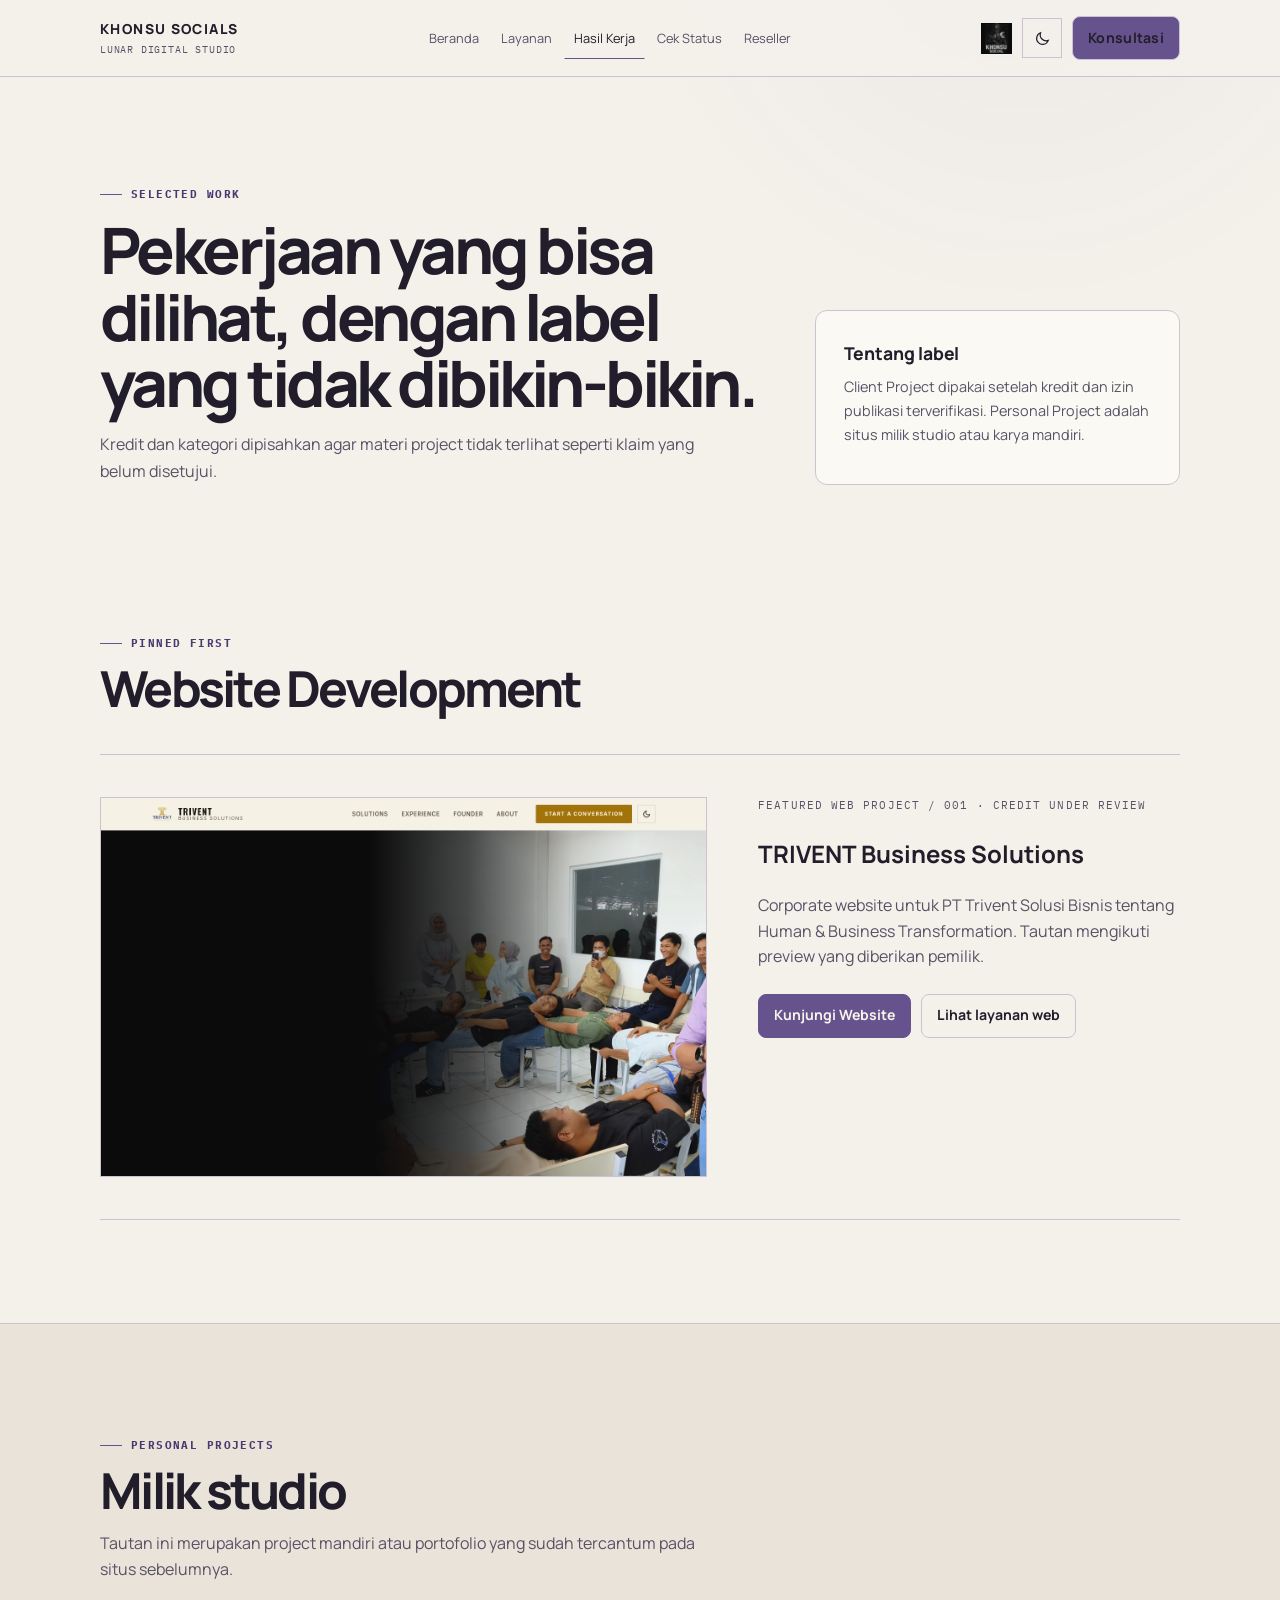
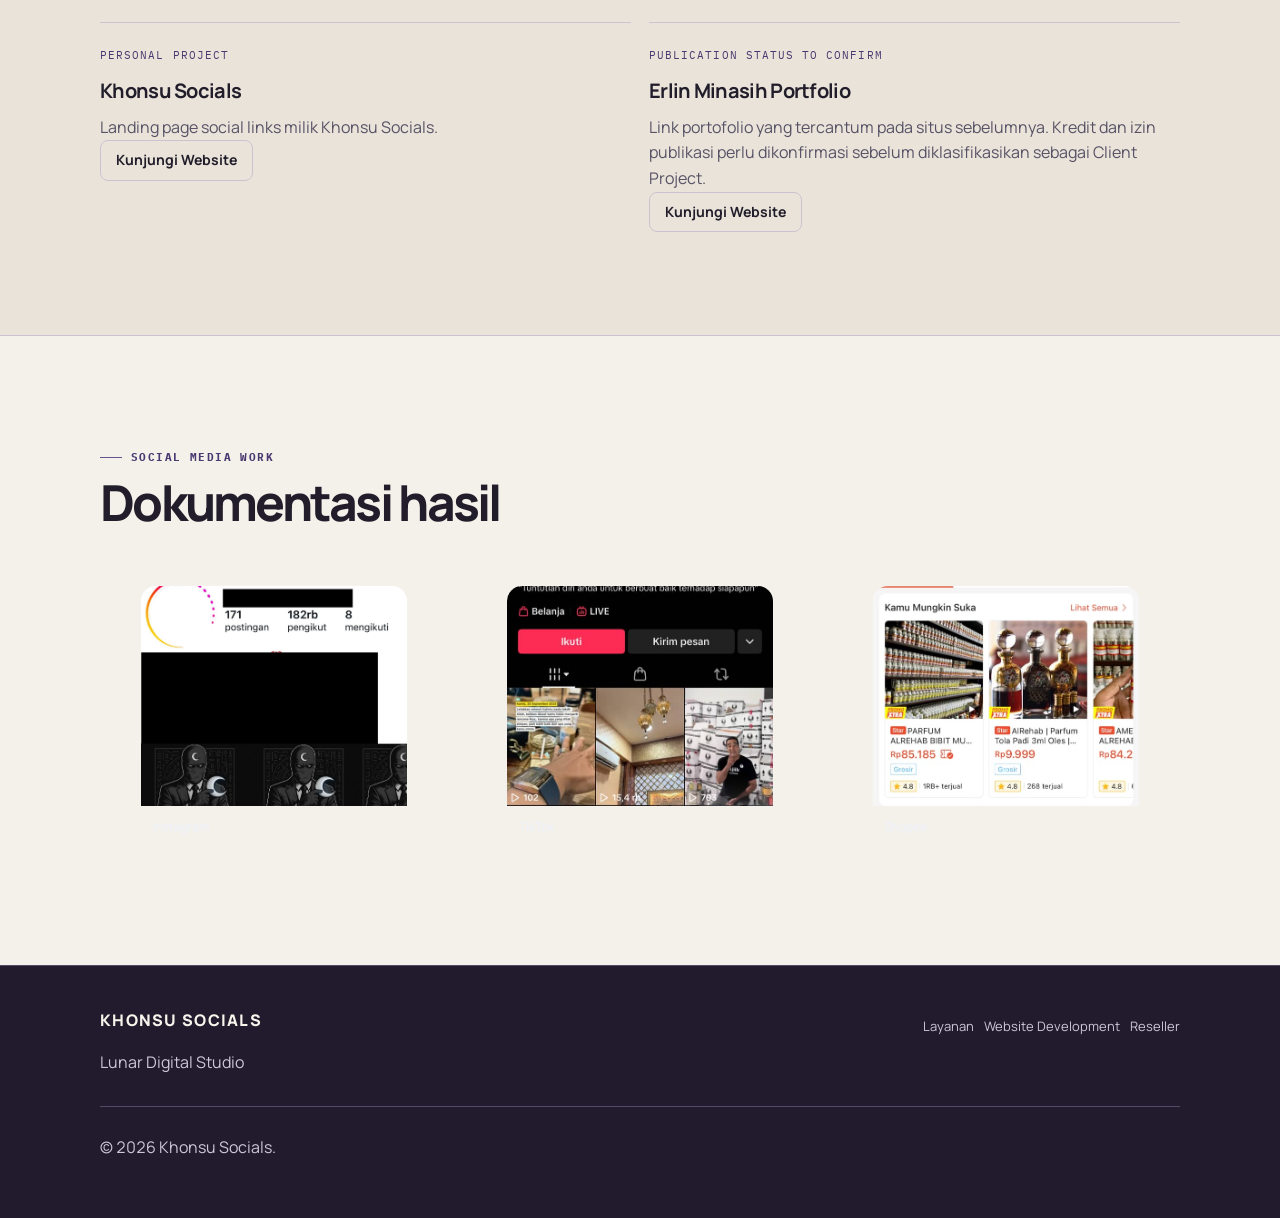
==== pages/hasil-kerja.html @ 4fe18a65 "Redesign Lunar studio with theme and motion" ====
<!DOCTYPE html>
<html lang="id">
<head>
  <meta charset="utf-8">
  <meta name="viewport" content="width=device-width, initial-scale=1">
  <script>try{var t=localStorage.getItem("lunar-theme");document.documentElement.dataset.theme=t==="light"||t==="dark"?t:matchMedia("(prefers-color-scheme: light)").matches?"light":"dark";}catch(_){document.documentElement.dataset.theme="dark";}</script>
  <meta name="description" content="Hasil kerja Khonsu Socials, dipisahkan antara project yang membutuhkan verifikasi kredit dan personal project milik studio.">
  <meta name="theme-color" content="#0b0e16">
  <title>Hasil Kerja | Khonsu Socials</title>
  <link rel="stylesheet" href="../assets/css/main.css">
  <link rel="stylesheet" href="../assets/css/lunar.css?v=4">
</head>
<body class="theme--dark">
  <a class="skip-link" href="#main">Lewati ke konten</a>
  <header class="site-header"><div class="container"><nav class="nav" aria-label="Navigasi utama"><div class="nav__left"><a class="brand" href="../index.html"><span class="brand__name">Khonsu Socials</span><span class="brand__tag">Lunar Digital Studio</span></a></div><div class="nav__center"></div><div class="nav__right"><img class="nav__logo" src="../assets/images/brand/logo.png" alt="Logo Khonsu Socials"></div></nav></div></header>
  <main id="main">
    <section class="section section--page-hero"><div class="container"><div class="page-hero"><div><p class="eyebrow">Selected work</p><h1 class="page-hero__title">Pekerjaan yang bisa dilihat, dengan label yang tidak dibikin-bikin.</h1><p class="page-hero__subtitle">Kredit dan kategori dipisahkan agar materi project tidak terlihat seperti klaim yang belum disetujui.</p></div><aside class="notice"><h2 class="notice__title">Tentang label</h2><p class="notice__text">Client Project dipakai setelah kredit dan izin publikasi terverifikasi. Personal Project adalah situs milik studio atau karya mandiri.</p></aside></div></div></section>
    <section class="section"><div class="container"><div class="section-head"><p class="eyebrow">Pinned first</p><h2 class="section-title">Website Development</h2></div><article class="featured-work"><figure class="featured-work__media"><img src="../assets/images/portfolio/trivent/trivent-desktop.png" width="1440" height="900" loading="eager" decoding="async" alt="Tampilan desktop situs TRIVENT Business Solutions"></figure><div><p class="featured-work__meta">Featured web project / 001 · Credit under review</p><h2>TRIVENT Business Solutions</h2><p>Corporate website untuk PT Trivent Solusi Bisnis tentang Human &amp; Business Transformation. Tautan mengikuti preview yang diberikan pemilik.</p><div class="featured-work__actions"><a class="btn btn--primary" href="https://trivent-web-alpha.vercel.app/" target="_blank" rel="noopener noreferrer">Kunjungi Website</a><a class="btn btn--outline" href="website-development.html">Lihat layanan web</a></div></div></article></div></section>
    <section class="section section--alt"><div class="container"><div class="section-head"><p class="eyebrow">Personal projects</p><h2 class="section-title">Milik studio</h2><p class="section-desc">Tautan ini merupakan project mandiri atau portofolio yang sudah tercantum pada situs sebelumnya.</p></div><div class="project-grid"><article class="project-card"><span class="project-card__label">Personal Project</span><h3>Khonsu Socials</h3><p>Landing page social links milik Khonsu Socials.</p><p><a class="btn btn--outline btn--sm" href="https://khonsu-socials.vercel.app/" target="_blank" rel="noopener noreferrer">Kunjungi Website</a></p></article><article class="project-card"><span class="project-card__label">Publication status to confirm</span><h3>Erlin Minasih Portfolio</h3><p>Link portofolio yang tercantum pada situs sebelumnya. Kredit dan izin publikasi perlu dikonfirmasi sebelum diklasifikasikan sebagai Client Project.</p><p><a class="btn btn--outline btn--sm" href="https://erlin-minasih-portfolio.vercel.app" target="_blank" rel="noopener noreferrer">Kunjungi Website</a></p></article></div></div></section>
    <section class="section"><div class="container"><div class="section-head"><p class="eyebrow">Social media work</p><h2 class="section-title">Dokumentasi hasil</h2></div><div class="grid grid--3"><figure class="thumb"><img src="../assets/images/portfolio/instagram/ig-01.jpg" loading="lazy" decoding="async" alt="Dokumentasi portofolio Instagram"><figcaption class="thumb__cap">Instagram</figcaption></figure><figure class="thumb"><img src="../assets/images/portfolio/tiktok/tt-01.jpg" loading="lazy" decoding="async" alt="Dokumentasi portofolio TikTok"><figcaption class="thumb__cap">TikTok</figcaption></figure><figure class="thumb"><img src="../assets/images/portfolio/shopee/sh-01.jpg" loading="lazy" decoding="async" alt="Dokumentasi portofolio Shopee"><figcaption class="thumb__cap">Shopee</figcaption></figure></div></div></section>
  </main>
  <footer class="site-footer"><div class="container"><div class="footer"><div><p class="footer__brand">Khonsu Socials</p><p class="muted">Lunar Digital Studio</p></div><div class="footer__right"><a class="footer__link" href="layanan.html">Layanan</a><a class="footer__link" href="website-development.html">Website Development</a><a class="footer__link" href="reseller.html">Reseller</a></div></div><div class="footer__bottom"><p class="muted">&copy; <span id="year"></span> Khonsu Socials.</p></div></div></footer>
  <script src="../assets/js/main.js?v=4" defer></script>
</body>
</html>
---- assets/css/main.css ----
/* =========================================================
   Khonsu Socials — main.css
   FASE 3: INTERAKSI UI (TANPA BACKEND)
   Tambahan permanen:
   - Style selected/active card (highlight)
   - Style modal gallery (portfolio/joki)
   - Style helper .is-pressed (micro click)
   Tetap:
   - Fase 4 (simulasi order) belum.
   - Fase 5 (Apps Script) belum.
========================================================= */

/* -------------------------
   CSS Reset (ringan)
------------------------- */
*,
*::before,
*::after { box-sizing: border-box; }

html { -webkit-text-size-adjust: 100%; scroll-behavior: smooth; }
body { margin: 0; }

img, svg, video, canvas { max-width: 100%; height: auto; display: block; }

input, button, textarea, select { font: inherit; color: inherit; }
button { background: none; border: none; padding: 0; cursor: pointer; }

a { color: inherit; text-decoration: none; }
a:hover { text-decoration: none; }

:focus { outline: none; }
:focus-visible { outline: 2px solid rgba(170, 210, 255, 0.9); outline-offset: 2px; }

/* -------------------------
   Theme Variables
------------------------- */
:root{
  --bg: #0b0f17;
  --bg-2: #0f1623;
  --panel: #111a2a;
  --panel-2: #0f1726;
  --text: #eaf0ff;
  --muted: rgba(234, 240, 255, 0.68);
  --muted-2: rgba(234, 240, 255, 0.45);
  --border: rgba(234, 240, 255, 0.12);

  --accent: #7cc7ff;
  --accent-2: #b38cff;

  --success: #61e6b1;
  --warning: #ffd27a;

  --radius: 18px;
  --radius-sm: 12px;
  --shadow: 0 18px 45px rgba(0,0,0,0.45);

  --container: 1120px;

  --gap: 16px;
  --gap-lg: 22px;

  --pad-section: 56px;
  --pad-card: 18px;

  --font: ui-sans-serif, system-ui, -apple-system, Segoe UI, Roboto, Arial, "Noto Sans", "Helvetica Neue", sans-serif;

  /* Motion tokens */
  --ease: cubic-bezier(.2,.8,.2,1);
  --ease-soft: cubic-bezier(.16, 1, .3, 1);
  --dur-1: 120ms;
  --dur-2: 220ms;
  --dur-3: 520ms;

  --lift-shadow: 0 22px 60px rgba(0,0,0,0.50);
  --glow-strong: 0 14px 55px rgba(124,199,255,0.12);

  /* Phase 3 selection tokens */
  --sel-border: rgba(124,199,255,0.45);
  --sel-bg: rgba(124,199,255,0.08);
  --sel-pill-bg: rgba(124,199,255,0.10);
  --sel-pill-border: rgba(124,199,255,0.35);
}

.theme--dark{
  background: radial-gradient(1200px 700px at 10% 0%, rgba(124,199,255,0.12), rgba(0,0,0,0) 60%),
              radial-gradient(900px 600px at 95% 20%, rgba(179,140,255,0.10), rgba(0,0,0,0) 65%),
              linear-gradient(180deg, var(--bg), var(--bg-2));
  color: var(--text);
  font-family: var(--font);
}

/* -------------------------
   Layout Helpers
------------------------- */
.container{
  width: 100%;
  max-width: var(--container);
  margin: 0 auto;
  padding: 0 18px;
}

.section{
  padding: var(--pad-section) 0;
}

.section--alt{
  background: linear-gradient(180deg, rgba(255,255,255,0.02), rgba(255,255,255,0.00));
  border-top: 1px solid rgba(255,255,255,0.03);
  border-bottom: 1px solid rgba(255,255,255,0.03);
}

.section--hero{
  padding: 64px 0 48px;
}

.section--page-hero{
  padding: 50px 0 34px;
}

.section-title{
  margin: 0 0 6px;
  font-size: 26px;
  letter-spacing: -0.02em;
}

.section-desc{
  margin: 0;
  color: var(--muted);
  line-height: 1.6;
}

.section-head{
  margin: 0 0 18px;
}

.divider{
  height: 1px;
  background: var(--border);
  margin: 24px 0;
}

.divider--xl{
  margin: 34px 0;
}

.muted{ color: var(--muted); }
.code-pill{
  display: inline-flex;
  align-items: center;
  padding: 2px 10px;
  border: 1px solid var(--border);
  border-radius: 999px;
  background: rgba(255,255,255,0.03);
  color: rgba(234,240,255,0.82);
  font-size: 12px;
}

/* -------------------------
   Reveal (scroll)
------------------------- */
.reveal{
  opacity: 0;
  transform: translateY(14px);
  filter: blur(2px);
  transition:
    opacity var(--dur-3) var(--ease-soft),
    transform calc(var(--dur-3) + 120ms) var(--ease-soft),
    filter calc(var(--dur-3) + 120ms) var(--ease-soft);
  will-change: opacity, transform, filter;
}
.reveal.is-in{
  opacity: 1;
  transform: none;
  filter: none;
}
.reveal--fast{
  transition-duration: 360ms;
}

/* -------------------------
   Skip Link
------------------------- */
.skip-link{
  position: absolute;
  left: 12px;
  top: 12px;
  padding: 10px 12px;
  border-radius: 10px;
  border: 1px solid var(--border);
  background: rgba(10,14,22,0.92);
  transform: translateY(-140%);
  z-index: 9999;
  transition: transform var(--dur-2) var(--ease);
}
.skip-link:focus-visible{ transform: translateY(0); }

/* -------------------------
   Header / Nav
------------------------- */
.site-header{
  position: sticky;
  top: 0;
  z-index: 40;
  backdrop-filter: blur(10px);
  background: rgba(11,15,23,0.75);
  border-bottom: 1px solid rgba(255,255,255,0.06);
}

.nav{
  display: flex;
  align-items: center;
  justify-content: space-between;
  gap: 14px;
  padding: 14px 0;
}

.nav__left{ display: flex; align-items: center; gap: 12px; }
.nav__center{
  display: flex;
  align-items: center;
  justify-content: center;
  gap: 10px;
  flex-wrap: wrap;
}
.nav__right{ display: flex; align-items: center; justify-content: flex-end; }

.brand{
  display: inline-flex;
  flex-direction: column;
  gap: 2px;
}
.brand__name{
  font-weight: 700;
  letter-spacing: -0.02em;
}
.brand__tag{
  font-size: 12px;
  color: var(--muted);
}

.nav__link{
  font-size: 13px;
  padding: 8px 10px;
  border-radius: 10px;
  border: 1px solid transparent;
  color: rgba(234,240,255,0.86);
  transition:
    transform var(--dur-2) var(--ease),
    background var(--dur-2) var(--ease),
    border-color var(--dur-2) var(--ease),
    color var(--dur-2) var(--ease);
}
.nav__link[aria-current="page"]{
  border-color: var(--border);
  background: rgba(255,255,255,0.03);
  color: rgba(234,240,255,0.98);
}

@media (hover:hover){
  .nav__link:hover{
    transform: translateY(-1px);
    border-color: rgba(124,199,255,0.18);
    background: rgba(124,199,255,0.06);
    color: rgba(234,240,255,0.98);
  }
}
.nav__link:active{ transform: translateY(0) scale(0.985); }

.nav__logo{
  width: 38px;
  height: 38px;
  object-fit: contain;
  border-radius: 12px;
  border: 1px solid rgba(255,255,255,0.08);
  background: rgba(255,255,255,0.02);
  padding: 6px;
  transition:
    transform var(--dur-2) var(--ease),
    box-shadow var(--dur-2) var(--ease),
    border-color var(--dur-2) var(--ease);
}
@media (hover:hover){
  .nav__logo:hover{
    transform: translateY(-1px) scale(1.02);
    border-color: rgba(124,199,255,0.22);
    box-shadow: var(--glow-strong);
  }
}

/* -------------------------
   Hero
------------------------- */
.badge{
  display: inline-flex;
  align-items: center;
  gap: 8px;
  padding: 6px 12px;
  border-radius: 999px;
  border: 1px solid rgba(255,255,255,0.10);
  background: rgba(255,255,255,0.03);
  font-size: 12px;
  color: rgba(234,240,255,0.88);
}

.hero{
  display: grid;
  grid-template-columns: 1.15fr 0.85fr;
  gap: var(--gap-lg);
  align-items: center;
}

.hero__title{
  margin: 12px 0 10px;
  font-size: 40px;
  letter-spacing: -0.03em;
  line-height: 1.08;
}
.hero__subtitle{
  margin: 0;
  color: var(--muted);
  line-height: 1.7;
  font-size: 15px;
}

.hero__cta{
  display: flex;
  flex-wrap: wrap;
  gap: 10px;
  margin-top: 18px;
}

.hero__meta{
  display: grid;
  grid-template-columns: repeat(3, minmax(0,1fr));
  gap: 10px;
  margin-top: 18px;
}

.meta-card{
  border: 1px solid var(--border);
  background: rgba(255,255,255,0.02);
  border-radius: 14px;
  padding: 12px 12px;
  transition:
    transform var(--dur-2) var(--ease),
    border-color var(--dur-2) var(--ease),
    box-shadow var(--dur-2) var(--ease),
    background var(--dur-2) var(--ease);
}
@media (hover:hover){
  .meta-card:hover{
    transform: translateY(-2px);
    border-color: rgba(124,199,255,0.18);
    background: rgba(124,199,255,0.05);
    box-shadow: 0 18px 55px rgba(0,0,0,0.42);
  }
}

.meta-card__label{
  display: block;
  font-size: 12px;
  color: var(--muted);
  margin-bottom: 4px;
}
.meta-card__value{
  font-size: 13px;
  color: rgba(234,240,255,0.92);
}

.hero__visual{
  display: flex;
  justify-content: flex-end;
}

/* Visual panel */
.glass-panel{
  width: 100%;
  border-radius: 22px;
  border: 1px solid rgba(255,255,255,0.10);
  background: linear-gradient(180deg, rgba(255,255,255,0.05), rgba(255,255,255,0.02));
  box-shadow: var(--shadow);
  overflow: hidden;
  transition:
    transform var(--dur-3) var(--ease-soft),
    box-shadow var(--dur-3) var(--ease-soft),
    border-color var(--dur-3) var(--ease-soft);
}
@media (hover:hover){
  .glass-panel:hover{
    transform: translateY(-3px);
    border-color: rgba(179,140,255,0.18);
    box-shadow: 0 26px 70px rgba(0,0,0,0.55);
  }
}

.glass-panel__header{
  display: flex;
  gap: 8px;
  padding: 14px 14px;
  border-bottom: 1px solid rgba(255,255,255,0.08);
}
.dot{
  width: 10px;
  height: 10px;
  border-radius: 999px;
  border: 1px solid rgba(255,255,255,0.14);
  background: rgba(255,255,255,0.06);
}
.dot--a{ background: rgba(255,120,120,0.25); }
.dot--b{ background: rgba(255,210,122,0.25); }
.dot--c{ background: rgba(97,230,177,0.25); }

.glass-panel__body{ padding: 18px; }

.moon-card{
  width: 140px;
  height: 140px;
  margin: 4px auto 14px;
  position: relative;
}
.moon-card__ring{
  position: absolute;
  inset: 0;
  border-radius: 999px;
  border: 1px solid rgba(124,199,255,0.28);
  background: radial-gradient(circle at 30% 30%, rgba(124,199,255,0.10), rgba(0,0,0,0) 55%),
              radial-gradient(circle at 70% 70%, rgba(179,140,255,0.10), rgba(0,0,0,0) 55%);
  animation: moonBreath 4.8s ease-in-out infinite;
}
.moon-card__core{
  position: absolute;
  inset: 16px;
  border-radius: 999px;
  border: 1px solid rgba(255,255,255,0.12);
  background: radial-gradient(circle at 35% 35%, rgba(255,255,255,0.10), rgba(255,255,255,0.03) 55%, rgba(0,0,0,0) 70%);
  animation: moonBreath 5.4s ease-in-out infinite;
}

@keyframes moonBreath{
  0%, 100% { transform: scale(1); filter: saturate(1); opacity: 1; }
  50% { transform: scale(1.015); filter: saturate(1.05); opacity: 0.96; }
}

.stat-grid{
  display: grid;
  grid-template-columns: repeat(2, minmax(0,1fr));
  gap: 10px;
}
.stat{
  border: 1px solid rgba(255,255,255,0.10);
  background: rgba(255,255,255,0.02);
  border-radius: 14px;
  padding: 12px 12px;
  transition:
    transform var(--dur-2) var(--ease),
    border-color var(--dur-2) var(--ease),
    box-shadow var(--dur-2) var(--ease),
    background var(--dur-2) var(--ease);
}
@media (hover:hover){
  .stat:hover{
    transform: translateY(-2px);
    border-color: rgba(124,199,255,0.18);
    background: rgba(124,199,255,0.05);
    box-shadow: 0 18px 55px rgba(0,0,0,0.42);
  }
}

.stat__k{
  display: block;
  font-size: 12px;
  color: var(--muted);
  margin-bottom: 4px;
}
.stat__v{
  display: block;
  font-size: 13px;
  color: rgba(234,240,255,0.92);
}

.micro-note{
  margin: 12px 0 0;
  font-size: 12px;
  color: var(--muted);
  line-height: 1.6;
  text-align: center;
}

/* -------------------------
   Page Hero (inner pages)
------------------------- */
.page-hero{
  display: grid;
  grid-template-columns: 1.2fr 0.8fr;
  gap: var(--gap-lg);
  align-items: start;
}

.page-hero__title{
  margin: 10px 0 10px;
  font-size: 34px;
  letter-spacing: -0.03em;
  line-height: 1.12;
}
.page-hero__subtitle{
  margin: 0;
  color: var(--muted);
  line-height: 1.7;
}

.page-hero__content .hero__cta{ margin-top: 16px; }

/* -------------------------
   Grid System
------------------------- */
.grid{ display: grid; gap: var(--gap); }

.grid--cards{ grid-template-columns: repeat(3, minmax(0, 1fr)); }
.grid--2{ grid-template-columns: repeat(2, minmax(0, 1fr)); }
.grid--3{ grid-template-columns: repeat(3, minmax(0, 1fr)); }

/* -------------------------
   Card Base + Motion
------------------------- */
.card,
.info-card,
.select-card{
  border: 1px solid var(--border);
  background: rgba(255,255,255,0.02);
  border-radius: var(--radius);
  padding: var(--pad-card);
  transition:
    transform var(--dur-2) var(--ease),
    box-shadow var(--dur-3) var(--ease-soft),
    border-color var(--dur-2) var(--ease),
    background var(--dur-2) var(--ease);
  will-change: transform;
}

@media (hover:hover){
  .card:hover,
  .info-card:hover,
  .select-card:hover{
    transform: translateY(-4px);
    border-color: rgba(124,199,255,0.22);
    background: rgba(124,199,255,0.04);
    box-shadow: var(--lift-shadow);
  }
}
.card:active,
.info-card:active,
.select-card:active{
  transform: translateY(-1px) scale(0.988);
}

/* Phase 3: pressed helper (JS adds .is-pressed on click) */
.is-pressed{ transform: translateY(0) scale(0.985) !important; }

/* Phase 3: selected state */
.select-card.is-selected,
.card.is-selected{
  border-color: var(--sel-border) !important;
  background: var(--sel-bg) !important;
  box-shadow: var(--lift-shadow) !important;
}
.select-card.is-selected .pill,
.card.is-selected .pill{
  border-color: var(--sel-pill-border) !important;
  background: var(--sel-pill-bg) !important;
}

.card__head,
.info-card__head{ margin-bottom: 12px; }

.card__title{
  margin: 0;
  font-size: 18px;
  letter-spacing: -0.01em;
}
.card__sub{
  margin: 6px 0 0;
  color: var(--muted);
  line-height: 1.6;
  font-size: 13px;
}

.card__list{
  margin: 12px 0 0;
  padding-left: 18px;
  color: rgba(234,240,255,0.86);
  line-height: 1.7;
  font-size: 13px;
}
.card__list li{ margin: 6px 0; }

.card__foot{
  display: flex;
  gap: 10px;
  flex-wrap: wrap;
  align-items: center;
  margin-top: 14px;
}
.card--portfolio .card__foot{ margin-top: 16px; }

.select-card{ cursor: pointer; }
.select-card__title{
  margin: 0;
  font-size: 18px;
  letter-spacing: -0.01em;
}
.select-card__sub{
  margin: 6px 0 0;
  color: var(--muted);
  line-height: 1.6;
  font-size: 13px;
}
.select-card__list{
  margin: 12px 0 0;
  padding-left: 18px;
  color: rgba(234,240,255,0.86);
  line-height: 1.7;
  font-size: 13px;
}
.select-card__list li{ margin: 6px 0; }
.select-card__foot{
  display: flex;
  justify-content: space-between;
  align-items: center;
  gap: 10px;
  margin-top: 14px;
}

/* -------------------------
   Pills / Chips
------------------------- */
.pill{
  display: inline-flex;
  align-items: center;
  padding: 6px 10px;
  border-radius: 999px;
  border: 1px solid rgba(255,255,255,0.10);
  background: rgba(255,255,255,0.03);
  font-size: 12px;
  color: rgba(234,240,255,0.86);
  transition:
    transform var(--dur-2) var(--ease),
    background var(--dur-2) var(--ease),
    border-color var(--dur-2) var(--ease);
}
.pill--ghost{ background: rgba(0,0,0,0); color: rgba(234,240,255,0.78); }

.chip{
  display: inline-flex;
  align-items: center;
  padding: 6px 10px;
  border-radius: 999px;
  font-size: 12px;
  border: 1px solid rgba(255,255,255,0.10);
  background: rgba(255,255,255,0.03);
  transition:
    transform var(--dur-2) var(--ease),
    background var(--dur-2) var(--ease),
    border-color var(--dur-2) var(--ease);
}
.chip--muted{ color: rgba(234,240,255,0.78); }

/* -------------------------
   Buttons (hover/click)
------------------------- */
.btn{
  display: inline-flex;
  align-items: center;
  justify-content: center;
  gap: 10px;
  padding: 11px 14px;
  border-radius: 14px;
  border: 1px solid rgba(255,255,255,0.12);
  background: rgba(255,255,255,0.03);
  color: rgba(234,240,255,0.92);
  font-size: 14px;
  line-height: 1;
  white-space: nowrap;
  user-select: none;
  transition:
    transform var(--dur-1) var(--ease),
    box-shadow var(--dur-2) var(--ease),
    border-color var(--dur-2) var(--ease),
    background var(--dur-2) var(--ease),
    color var(--dur-2) var(--ease);
}

.btn--sm{
  padding: 9px 12px;
  border-radius: 12px;
  font-size: 13px;
}

.btn--primary{
  background: linear-gradient(180deg, rgba(124,199,255,0.20), rgba(124,199,255,0.10));
  border-color: rgba(124,199,255,0.35);
  color: rgba(234,240,255,0.98);
}

.btn--outline{ background: rgba(0,0,0,0); border-color: rgba(234,240,255,0.18); }
.btn--ghost{ background: rgba(0,0,0,0); border-color: rgba(255,255,255,0.08); color: rgba(234,240,255,0.86); }

@media (hover:hover){
  .btn:hover{
    transform: translateY(-2px);
    box-shadow: 0 18px 55px rgba(0,0,0,0.45);
    border-color: rgba(124,199,255,0.22);
  }
  .btn--primary:hover{
    box-shadow: var(--glow-strong);
    border-color: rgba(124,199,255,0.45);
    background: linear-gradient(180deg, rgba(124,199,255,0.24), rgba(124,199,255,0.12));
  }
  .btn--outline:hover{
    background: rgba(124,199,255,0.05);
    border-color: rgba(124,199,255,0.24);
  }
  .btn--ghost:hover{
    background: rgba(255,255,255,0.03);
    border-color: rgba(255,255,255,0.12);
  }
}
.btn:active{ transform: translateY(0) scale(0.985); }

/* -------------------------
   Notice / Callout
------------------------- */
.notice{
  border-radius: var(--radius);
  border: 1px solid rgba(255,255,255,0.10);
  background: rgba(255,255,255,0.02);
  padding: 16px;
  transition:
    transform var(--dur-2) var(--ease),
    border-color var(--dur-2) var(--ease),
    box-shadow var(--dur-3) var(--ease-soft),
    background var(--dur-2) var(--ease);
}
@media (hover:hover){
  .notice:hover{
    transform: translateY(-3px);
    border-color: rgba(179,140,255,0.18);
    box-shadow: 0 22px 60px rgba(0,0,0,0.48);
    background: rgba(179,140,255,0.05);
  }
}

.notice__title{
  margin: 0 0 8px;
  font-size: 16px;
  letter-spacing: -0.01em;
}
.notice__text{
  margin: 0 0 10px;
  color: var(--muted);
  line-height: 1.65;
  font-size: 13px;
}
.notice__list{
  margin: 0;
  padding-left: 18px;
  color: rgba(234,240,255,0.86);
  line-height: 1.7;
  font-size: 13px;
}
.notice__list li{ margin: 6px 0; }

.notice__actions{
  display: flex;
  gap: 10px;
  flex-wrap: wrap;
  margin-top: 12px;
}

.callout{
  display: flex;
  justify-content: space-between;
  align-items: center;
  gap: 14px;
  border-radius: var(--radius);
  border: 1px solid rgba(255,255,255,0.10);
  background: linear-gradient(180deg, rgba(179,140,255,0.10), rgba(255,255,255,0.02));
  padding: 16px;
  transition:
    transform var(--dur-2) var(--ease),
    box-shadow var(--dur-3) var(--ease-soft),
    border-color var(--dur-2) var(--ease);
}
@media (hover:hover){
  .callout:hover{
    transform: translateY(-3px);
    border-color: rgba(179,140,255,0.22);
    box-shadow: 0 24px 66px rgba(0,0,0,0.52);
  }
}
.callout__title{
  margin: 0 0 6px;
  font-size: 18px;
  letter-spacing: -0.01em;
}
.callout__text{ margin: 0; line-height: 1.6; }
.callout__actions{
  display: flex;
  gap: 10px;
  flex-wrap: wrap;
  align-items: center;
}

/* -------------------------
   Info Card (Education)
------------------------- */
.info-card__title{
  margin: 0 0 10px;
  font-size: 18px;
  letter-spacing: -0.01em;
}

.info-card__steps,
.info-card__bullets{
  margin: 0;
  padding-left: 18px;
  color: rgba(234,240,255,0.90);
  line-height: 1.7;
  font-size: 13px;
}
.info-card__steps li,
.info-card__bullets li{ margin: 8px 0; }

.info-card__actions{
  margin-top: 12px;
  display: flex;
  gap: 10px;
  flex-wrap: wrap;
}

/* -------------------------
   Preview / Thumbnails
------------------------- */
.preview{
  margin-top: 18px;
  border: 1px solid rgba(255,255,255,0.08);
  background: rgba(255,255,255,0.02);
  border-radius: var(--radius);
  padding: 16px;
  transition:
    transform var(--dur-2) var(--ease),
    box-shadow var(--dur-3) var(--ease-soft),
    border-color var(--dur-2) var(--ease);
}
@media (hover:hover){
  .preview:hover{
    transform: translateY(-3px);
    border-color: rgba(124,199,255,0.18);
    box-shadow: 0 22px 60px rgba(0,0,0,0.48);
  }
}

.preview__head{ margin-bottom: 14px; }
.preview__title{ margin: 0 0 6px; font-size: 18px; }
.preview__desc{ margin: 0; color: var(--muted); line-height: 1.6; font-size: 13px; }
.preview__note{ margin: 12px 0 0; }

.thumb{
  border: 1px solid rgba(255,255,255,0.10);
  background: rgba(255,255,255,0.02);
  border-radius: 16px;
  overflow: hidden;
  transition:
    transform var(--dur-2) var(--ease),
    box-shadow var(--dur-3) var(--ease-soft),
    border-color var(--dur-2) var(--ease);
}
.thumb img{
  width: 100%;
  height: 220px;
  object-fit: cover;
  display: block;
  transition: transform var(--dur-3) var(--ease-soft);
}
@media (hover:hover){
  .thumb:hover{
    transform: translateY(-4px);
    border-color: rgba(124,199,255,0.20);
    box-shadow: 0 24px 66px rgba(0,0,0,0.52);
  }
  .thumb:hover img{ transform: scale(1.04); }
}
.thumb:active{ transform: translateY(-1px) scale(0.992); }
.thumb__cap{
  padding: 10px 12px;
  font-size: 12px;
  color: rgba(234,240,255,0.80);
  border-top: 1px solid rgba(255,255,255,0.08);
}

/* -------------------------
   Forms
------------------------- */
.form{ margin-top: 0; }
.field{ margin-bottom: 14px; }

.label{
  display: block;
  font-size: 13px;
  color: rgba(234,240,255,0.90);
  margin-bottom: 8px;
}

.input,
.textarea{
  width: 100%;
  padding: 12px 12px;
  border-radius: 14px;
  border: 1px solid rgba(255,255,255,0.12);
  background: rgba(0,0,0,0.18);
  color: rgba(234,240,255,0.95);
  transition:
    border-color var(--dur-2) var(--ease),
    box-shadow var(--dur-2) var(--ease),
    background var(--dur-2) var(--ease),
    transform var(--dur-2) var(--ease);
}
.input::placeholder,
.textarea::placeholder{ color: rgba(234,240,255,0.42); }

.input:focus,
.textarea:focus{
  border-color: rgba(124,199,255,0.34);
  box-shadow: 0 0 0 3px rgba(124,199,255,0.12);
  background: rgba(0,0,0,0.22);
}

.textarea{ resize: vertical; min-height: 120px; }

.hint{
  margin: 8px 0 0;
  font-size: 12px;
  color: var(--muted);
  line-height: 1.6;
}

.form__actions{
  display: flex;
  gap: 10px;
  flex-wrap: wrap;
  margin-top: 6px;
}

.inline-actions{
  display: flex;
  gap: 10px;
  flex-wrap: wrap;
}

.form__summary{ margin-top: 18px; }

.summary-card{
  border-radius: var(--radius);
  border: 1px solid rgba(255,255,255,0.10);
  background: rgba(255,255,255,0.02);
  padding: 16px;
  transition:
    transform var(--dur-2) var(--ease),
    box-shadow var(--dur-3) var(--ease-soft),
    border-color var(--dur-2) var(--ease);
}
@media (hover:hover){
  .summary-card:hover{
    transform: translateY(-3px);
    border-color: rgba(124,199,255,0.18);
    box-shadow: 0 22px 60px rgba(0,0,0,0.48);
  }
}
.summary-card__title{
  margin: 0 0 12px;
  font-size: 16px;
  letter-spacing: -0.01em;
}
.summary-card__rows{ display: grid; gap: 10px; }
.summary-row{
  display: flex;
  justify-content: space-between;
  gap: 10px;
  border: 1px solid rgba(255,255,255,0.08);
  background: rgba(255,255,255,0.02);
  border-radius: 14px;
  padding: 10px 12px;
  transition:
    transform var(--dur-2) var(--ease),
    border-color var(--dur-2) var(--ease),
    background var(--dur-2) var(--ease);
}
@media (hover:hover){
  .summary-row:hover{
    transform: translateY(-2px);
    border-color: rgba(179,140,255,0.18);
    background: rgba(179,140,255,0.05);
  }
}
.summary-row__k{ color: var(--muted); font-size: 12px; }
.summary-row__v{ color: rgba(234,240,255,0.92); font-size: 13px; text-align: right; }

.summary-card__actions{
  display: flex;
  gap: 10px;
  flex-wrap: wrap;
  margin-top: 14px;
}
.summary-card__note{ margin: 12px 0 0; font-size: 12px; line-height: 1.6; }

/* -------------------------
   Status Panel
------------------------- */
.status-panel{
  border-radius: var(--radius);
  border: 1px solid rgba(255,255,255,0.10);
  background: rgba(255,255,255,0.02);
  padding: 16px;
  transition:
    transform var(--dur-2) var(--ease),
    box-shadow var(--dur-3) var(--ease-soft),
    border-color var(--dur-2) var(--ease);
}
@media (hover:hover){
  .status-panel:hover{
    transform: translateY(-3px);
    border-color: rgba(124,199,255,0.18);
    box-shadow: 0 22px 60px rgba(0,0,0,0.48);
  }
}
.status-row{
  display: flex;
  justify-content: space-between;
  gap: 12px;
  padding: 10px 0;
  border-bottom: 1px solid rgba(255,255,255,0.06);
}
.status-row:last-of-type{ border-bottom: none; }
.status-row__k{ color: var(--muted); font-size: 13px; }
.status-row__v{ color: rgba(234,240,255,0.92); font-size: 13px; text-align: right; }
.status-actions{
  display: flex;
  gap: 10px;
  flex-wrap: wrap;
  margin-top: 12px;
}
.status-footnote{ margin: 12px 0 0; font-size: 12px; line-height: 1.6; }

/* -------------------------
   Contact block
------------------------- */
.contact{
  border: 1px solid rgba(255,255,255,0.10);
  background: rgba(255,255,255,0.02);
  border-radius: 16px;
  padding: 12px;
  transition:
    transform var(--dur-2) var(--ease),
    box-shadow var(--dur-3) var(--ease-soft),
    border-color var(--dur-2) var(--ease);
}
@media (hover:hover){
  .contact:hover{
    transform: translateY(-3px);
    border-color: rgba(179,140,255,0.18);
    box-shadow: 0 22px 60px rgba(0,0,0,0.48);
  }
}
.contact__row{
  display: flex;
  justify-content: space-between;
  gap: 12px;
  padding: 10px 0;
  border-bottom: 1px solid rgba(255,255,255,0.06);
}
.contact__row:last-of-type{ border-bottom: none; }
.contact__label{ color: var(--muted); font-size: 13px; }
.contact__value{ color: rgba(234,240,255,0.92); font-size: 13px; text-align: right; }
.contact__actions{
  display: flex;
  gap: 10px;
  flex-wrap: wrap;
  margin-top: 12px;
}

/* -------------------------
   Footer
------------------------- */
.site-footer{
  border-top: 1px solid rgba(255,255,255,0.06);
  padding: 28px 0;
  background: rgba(0,0,0,0.12);
}

.footer{
  display: flex;
  justify-content: space-between;
  gap: 14px;
  flex-wrap: wrap;
  align-items: flex-start;
}

.footer__brand{
  margin: 0;
  font-weight: 700;
  letter-spacing: -0.02em;
}

.footer__right{
  display: flex;
  gap: 10px;
  flex-wrap: wrap;
  align-items: center;
  justify-content: flex-end;
}

.footer__link{
  font-size: 13px;
  color: rgba(234,240,255,0.82);
  padding: 8px 10px;
  border-radius: 10px;
  border: 1px solid rgba(255,255,255,0.08);
  background: rgba(255,255,255,0.02);
  transition:
    transform var(--dur-2) var(--ease),
    border-color var(--dur-2) var(--ease),
    background var(--dur-2) var(--ease);
}
@media (hover:hover){
  .footer__link:hover{
    transform: translateY(-2px);
    border-color: rgba(124,199,255,0.18);
    background: rgba(124,199,255,0.05);
  }
}
.footer__link:active{ transform: translateY(0) scale(0.985); }

.footer__bottom{
  margin-top: 14px;
  border-top: 1px solid rgba(255,255,255,0.06);
  padding-top: 12px;
}

/* -------------------------
   Memorial Section
------------------------- */
.section--memorial{
  background: radial-gradient(800px 500px at 50% 0%, rgba(124,199,255,0.10), rgba(0,0,0,0) 60%),
              linear-gradient(180deg, rgba(255,255,255,0.02), rgba(255,255,255,0.00));
  border-top: 1px solid rgba(255,255,255,0.06);
  border-bottom: 1px solid rgba(255,255,255,0.06);
}

.memorial{
  border-radius: 22px;
  border: 1px solid rgba(255,255,255,0.10);
  background: rgba(0,0,0,0.18);
  padding: 22px;
  transition:
    transform var(--dur-3) var(--ease-soft),
    border-color var(--dur-3) var(--ease-soft),
    box-shadow var(--dur-3) var(--ease-soft);
  animation: memorialBreath 10s ease-in-out infinite;
}
@keyframes memorialBreath{
  0%,100% { transform: translateY(0); box-shadow: 0 0 0 rgba(0,0,0,0); }
  50% { transform: translateY(-2px); box-shadow: 0 26px 70px rgba(0,0,0,0.35); }
}
.memorial__title{
  margin: 0 0 12px;
  font-size: 20px;
  letter-spacing: -0.01em;
}
.memorial__body{ color: rgba(234,240,255,0.90); line-height: 1.8; }
.memorial__lead{
  margin: 0 0 10px;
  font-weight: 700;
  letter-spacing: -0.01em;
}
.memorial__note{ margin: 12px 0 0; font-size: 12px; line-height: 1.6; }

/* -------------------------
   FASE 3: Modal Gallery (permanen)
------------------------- */
.khonsu-modal-backdrop{
  position: fixed;
  inset: 0;
  z-index: 9999;
  display: flex;
  align-items: center;
  justify-content: center;
  padding: 18px;
  background: rgba(0,0,0,0.68);
  opacity: 0;
  pointer-events: none;
  transition: opacity var(--dur-2) var(--ease);
}
.khonsu-modal-backdrop.is-open{
  opacity: 1;
  pointer-events: auto;
}

.khonsu-modal{
  width: min(980px, 100%);
  border-radius: 18px;
  border: 1px solid rgba(234,240,255,0.12);
  background: rgba(11,15,23,0.92);
  backdrop-filter: blur(10px);
  box-shadow: 0 26px 80px rgba(0,0,0,0.65);
  overflow: hidden;
  transform: translateY(10px) scale(0.985);
  transition: transform 280ms var(--ease-soft);
}
.khonsu-modal-backdrop.is-open .khonsu-modal{ transform: none; }

.khonsu-modal__top{
  display: flex;
  align-items: center;
  justify-content: space-between;
  gap: 12px;
  padding: 12px 12px;
  border-bottom: 1px solid rgba(234,240,255,0.10);
}
.khonsu-modal__title{
  font-size: 13px;
  color: rgba(234,240,255,0.86);
}
.khonsu-modal__actions{
  display: flex;
  gap: 8px;
  flex-wrap: wrap;
  align-items: center;
}

.khonsu-iconbtn{
  display: inline-flex;
  align-items: center;
  justify-content: center;
  padding: 9px 11px;
  border-radius: 12px;
  border: 1px solid rgba(234,240,255,0.12);
  background: rgba(255,255,255,0.03);
  color: rgba(234,240,255,0.92);
  font-size: 13px;
  transition:
    transform var(--dur-1) var(--ease),
    border-color var(--dur-2) var(--ease),
    background var(--dur-2) var(--ease);
}
@media (hover:hover){
  .khonsu-iconbtn:hover{
    transform: translateY(-1px);
    border-color: rgba(124,199,255,0.22);
    background: rgba(124,199,255,0.06);
  }
}
.khonsu-iconbtn:active{ transform: translateY(0) scale(0.985); }

.khonsu-modal__body{ padding: 12px; }
.khonsu-modal__imgwrap{
  position: relative;
  border-radius: 14px;
  border: 1px solid rgba(234,240,255,0.10);
  background: rgba(255,255,255,0.02);
  overflow: hidden;
}
.khonsu-modal__img{
  width: 100%;
  height: min(62vh, 560px);
  object-fit: contain;
  display: block;
}
.khonsu-modal__caption{
  margin-top: 10px;
  font-size: 12px;
  color: rgba(234,240,255,0.70);
  line-height: 1.6;
}
.khonsu-modal__nav{
  position: absolute;
  inset: 0;
  display: flex;
  align-items: center;
  justify-content: space-between;
  padding: 10px;
  pointer-events: none;
}
.khonsu-modal__nav .khonsu-iconbtn{ pointer-events: auto; }

/* -------------------------
   Noscript
------------------------- */
.noscript{
  margin: 16px;
  padding: 12px 14px;
  border-radius: 14px;
  border: 1px solid rgba(255,255,255,0.10);
  background: rgba(255,255,255,0.02);
  color: rgba(234,240,255,0.84);
  font-size: 13px;
  line-height: 1.6;
}

/* -------------------------
   Responsive
------------------------- */
@media (max-width: 980px){
  .hero{ grid-template-columns: 1fr; }
  .hero__visual{ justify-content: center; }
  .page-hero{ grid-template-columns: 1fr; }
  .grid--cards{ grid-template-columns: repeat(2, minmax(0, 1fr)); }
  .hero__meta{ grid-template-columns: repeat(2, minmax(0,1fr)); }
}

@media (max-width: 640px){
  .section{ padding: 44px 0; }

  .nav{ align-items: flex-start; gap: 10px; }
  .nav__center{ justify-content: flex-start; }

  .hero__title{ font-size: 32px; }
  .page-hero__title{ font-size: 28px; }

  .grid--cards,
  .grid--2,
  .grid--3{ grid-template-columns: 1fr; }

  .thumb img{ height: 190px; }

  .callout{
    flex-direction: column;
    align-items: flex-start;
  }

  .khonsu-modal__img{ height: min(58vh, 520px); }
}

/* -------------------------
   Reduced Motion (A11y)
------------------------- */
@media (prefers-reduced-motion: reduce){
  html{ scroll-behavior: auto; }

  .reveal{
    opacity: 1;
    transform: none;
    filter: none;
    transition: none;
  }

  .btn,
  .card,
  .info-card,
  .select-card,
  .thumb,
  .preview,
  .notice,
  .summary-card,
  .status-panel,
  .contact,
  .nav__link,
  .footer__link,
  .nav__logo,
  .khonsu-modal-backdrop,
  .khonsu-modal,
  .khonsu-iconbtn{
    transition: none !important;
    animation: none !important;
  }

  .moon-card__ring,
  .moon-card__core,
  .memorial{
    animation: none !important;
  }
}
/* ==========================================================
  PATCH: HERO RIGHT BOX — ANGLE + MOON SHIFT
  Cara pakai paling aman:
  - Tambahin class "ks-moon-angle" di container kotak kanan (hero box besar).
  - Efeknya halus: gradient muter (angle) + mood warna moon-cycle.
========================================================== */

.ks-moon-angle {
  position: relative;
  overflow: hidden;
  isolation: isolate; /* biar blend/overlay nggak ganggu luar box */
}

/* Layer glow utama (muter angle) */
.ks-moon-angle::before {
  content: "";
  position: absolute;
  inset: -45%;
  z-index: 0;
  pointer-events: none;

  /* “Moon” palette: blue → violet → amber */
  background:
    conic-gradient(
      from 180deg,
      rgba(120,160,255,0.40),
      rgba(160,120,255,0.26),
      rgba(255,210,122,0.22),
      rgba(120,160,255,0.40)
    );

  filter: blur(42px) saturate(1.08);
  opacity: 0.42;

  transform: rotate(0deg);
  animation:
    ksMoonAngleSpin 18s linear infinite,
    ksMoonBreathe 6.8s var(--ease) infinite;
}

/* Layer halus buat depth + “shine” */
.ks-moon-angle::after {
  content: "";
  position: absolute;
  inset: 0;
  z-index: 0;
  pointer-events: none;

  background:
    radial-gradient(600px 240px at 18% 18%, rgba(120,160,255,0.14), transparent 60%),
    radial-gradient(520px 220px at 82% 26%, rgba(255,210,122,0.12), transparent 62%),
    linear-gradient(180deg, rgba(255,255,255,0.05), rgba(255,255,255,0.01));

  opacity: 0.55;
  mix-blend-mode: screen;

  animation: ksMoonMist 10s var(--ease) infinite;
}

/* Pastikan semua isi box tetap di atas glow */
.ks-moon-angle > * {
  position: relative;
  z-index: 1;
}

/* Animations */
@keyframes ksMoonAngleSpin {
  0%   { transform: rotate(0deg); }
  100% { transform: rotate(360deg); }
}

/* “Moon-cycle” subtle: shift hue dikit biar ada fase warna */
@keyframes ksMoonBreathe {
  0%, 100% { opacity: 0.36; filter: blur(42px) saturate(1.05) hue-rotate(0deg); }
  35%      { opacity: 0.46; filter: blur(46px) saturate(1.10) hue-rotate(18deg); }
  70%      { opacity: 0.40; filter: blur(44px) saturate(1.08) hue-rotate(-14deg); }
}

@keyframes ksMoonMist {
  0%, 100% { opacity: 0.50; }
  50%      { opacity: 0.62; }
}

/* Respect user preference */
@media (prefers-reduced-motion: reduce) {
  .ks-moon-angle::before,
  .ks-moon-angle::after {
    animation: none !important;
  }
}
---- assets/css/lunar.css ----
@import url("https://fonts.googleapis.com/css2?family=IBM+Plex+Mono:wght@400;500;600&family=Manrope:wght@400;500;600;700;800&display=swap");

/* Lunar Digital Studio presentation layer. Transactional IDs and scripts stay untouched. */
:root,
html[data-theme="dark"] {
  --color-bg: #0b0e16;
  --color-surface: #141925;
  --color-surface-raised: #1a2030;
  --color-border: #273043;
  --color-text: #eeeff3;
  --color-muted: #a5b3c8;
  --color-accent: #a89cd9;
  --color-accent-strong: #c2b8ed;
  --color-ink: #070911;
  --color-field: #070911;
  --color-contrast: #070911;
  --color-contrast-text: #eeeff3;
  --color-contrast-muted: #a5b3c8;
  --color-contrast-border: #273043;
  --color-moon-body: #a89cd9;
  --color-moon-cutout: #0b0e16;
  --color-moon-halo: #c2b8ed;
  --color-moon-star: #c2b8ed;
  --moon-body-opacity: 0.22;
  --moon-halo-opacity: 0.62;
  --font-display: Manrope, "Avenir Next", "Segoe UI", sans-serif;
  --font-body: Manrope, "Avenir Next", "Segoe UI", sans-serif;
  --font-mono: "IBM Plex Mono", "SFMono-Regular", Consolas, monospace;
  --container: 1160px;
  --radius: 12px;
  --radius-sm: 8px;
  --shadow: 0 18px 48px rgba(0, 0, 0, 0.22);
  --color-header: rgba(11, 14, 22, 0.94);
  --color-alt: rgba(20, 25, 37, 0.46);
  --color-atmosphere: rgba(168, 156, 217, 0.12);
  --bg: var(--color-bg);
  --bg-2: var(--color-surface);
  --panel: var(--color-surface);
  --panel-2: var(--color-surface-raised);
  --text: var(--color-text);
  --muted: color-mix(in srgb, var(--color-muted) 82%, transparent);
  --muted-2: color-mix(in srgb, var(--color-muted) 56%, transparent);
  --border: color-mix(in srgb, var(--color-border) 88%, transparent);
  --accent: var(--color-accent);
  --accent-2: var(--color-accent-strong);
  --sel-border: color-mix(in srgb, var(--color-accent) 48%, transparent);
  --sel-bg: color-mix(in srgb, var(--color-accent) 10%, transparent);
  --sel-pill-bg: color-mix(in srgb, var(--color-accent) 12%, transparent);
  --sel-pill-border: color-mix(in srgb, var(--color-accent) 38%, transparent);
  color-scheme: dark;
}

html[data-theme="light"] {
  --color-bg: #f4f1eb;
  --color-surface: #fbf9f4;
  --color-surface-raised: #ebe6dd;
  --color-border: #cbc3d0;
  --color-text: #211d2a;
  --color-muted: #575266;
  --color-accent: #66528d;
  --color-accent-strong: #4a3970;
  --color-ink: #f8f4ec;
  --color-field: #fffdf8;
  --color-contrast: #211b2d;
  --color-contrast-text: #f8f4ec;
  --color-contrast-muted: #cfc6d6;
  --color-contrast-border: #564866;
  --color-moon-body: #33254d;
  --color-moon-cutout: #f4f1eb;
  --color-moon-halo: #594176;
  --color-moon-star: #4a3970;
  --moon-body-opacity: 0.96;
  --moon-halo-opacity: 0.68;
  --shadow: 0 18px 48px rgba(67, 52, 89, 0.1);
  --color-header: rgba(244, 241, 235, 0.94);
  --color-alt: #e9e3d9;
  --color-atmosphere: rgba(74, 57, 112, 0.045);
  color-scheme: light;
}

html,
body { overflow-x: clip; }

body.theme--dark,
body.theme {
  min-width: 320px;
  background: var(--color-bg);
  color: var(--color-text);
  font-family: var(--font-body);
  font-size: 16px;
  line-height: 1.6;
  font-variant-numeric: tabular-nums;
}

body.theme--dark::before,
body.theme::before {
  background: radial-gradient(circle at 80% -10%, var(--color-atmosphere), transparent 28%);
  content: "";
  inset: 0;
  pointer-events: none;
  position: fixed;
  z-index: -1;
}

.container { max-width: var(--container); padding-inline: clamp(18px, 4vw, 40px); }
.section { padding-block: clamp(56px, 8vw, 112px); }
.section--alt { background: var(--color-alt); border-block: 1px solid var(--color-border); }
.section--hero { padding-block: clamp(52px, 9vw, 132px) clamp(56px, 8vw, 106px); }
.section--page-hero { padding-block: clamp(52px, 8vw, 98px) 36px; }
.section-title,
.page-hero__title,
.hero__title {
  color: var(--color-text);
  font-family: var(--font-display);
  font-style: normal;
  font-weight: 750;
  letter-spacing: -0.055em;
  line-height: 1.04;
  min-width: 0;
  overflow-wrap: anywhere;
  text-wrap: balance;
}
.section-title { font-size: clamp(1.85rem, 4vw, 3.1rem); margin-bottom: 14px; }
.section-desc,
.page-hero__subtitle,
.hero__subtitle,
.muted { color: var(--color-muted); text-wrap: pretty; }
.section-desc { max-width: 640px; font-size: 1rem; }
.section-head { margin-bottom: clamp(24px, 4vw, 40px); }

.site-header { background: var(--color-header); border-bottom-color: var(--color-border); backdrop-filter: blur(10px); }
.header-inner { align-items: center; display: flex; justify-content: space-between; min-height: 76px; }
.nav { min-height: 76px; gap: 16px; padding-block: 13px; position: relative; }
.nav__left { min-width: 0; }
.brand { color: var(--color-text); min-width: 0; }
.brand__name { font-family: var(--font-display); font-size: 0.86rem; font-weight: 800; letter-spacing: 0.1em; text-transform: uppercase; }
.brand__tag { color: var(--color-muted); font-family: var(--font-mono); font-size: 0.63rem; letter-spacing: 0.08em; text-transform: uppercase; }
.nav__center { gap: 2px; }
.nav__link { border-radius: 0; color: var(--color-muted); font-size: 0.8rem; padding: 10px 9px; }
.nav__link[aria-current="page"],
.nav__link.is-active { background: transparent; border-bottom: 1px solid var(--color-accent); border-color: transparent transparent var(--color-accent); color: var(--color-text); }
.nav__right { gap: 10px; }
.nav__logo { border: 0; border-radius: 0; height: 31px; padding: 0; width: 31px; }
.nav__consult { background: var(--color-accent); border: 1px solid var(--color-accent); color: var(--color-ink); font-size: 0.77rem; font-weight: 800; letter-spacing: 0.02em; padding: 10px 13px; }
.nav__theme-toggle { align-items: center; background: transparent; border: 1px solid var(--color-border); color: var(--color-text); display: inline-flex; height: 40px; justify-content: center; padding: 0; transition: background-color 180ms ease, border-color 180ms ease, color 180ms ease, transform 180ms ease; width: 40px; }
.nav__theme-toggle svg { height: 17px; width: 17px; }
html[data-theme="dark"] .nav__theme-icon--moon,
html[data-theme="light"] .nav__theme-icon--sun { display: none; }
.nav__toggle { display: none; }

.btn { border-color: var(--color-border); border-radius: 8px; color: var(--color-text); font-size: 0.88rem; font-weight: 700; line-height: 1.2; min-height: 44px; padding: 11px 15px; white-space: nowrap; }
.btn:focus-visible,
.nav__link:focus-visible,
.footer__link:focus-visible { outline: 2px solid var(--color-accent-strong); outline-offset: 3px; }
.btn--sm { min-height: 40px; }
.btn--primary { background: var(--color-accent); border-color: var(--color-accent); color: var(--color-ink); }
.btn--outline,
.btn--ghost { background: transparent; border-color: var(--color-border); color: var(--color-text); }
@media (hover: hover) {
  .btn:hover { box-shadow: none; transform: translateY(-1px); }
  .btn--primary:hover { background: var(--color-accent-strong); border-color: var(--color-accent-strong); box-shadow: none; }
  .card:hover,
  .info-card:hover,
  .select-card:hover,
  .notice:hover,
  .summary-card:hover,
  .status-panel:hover,
  .contact:hover,
  .preview:hover { background: var(--color-surface-raised); border-color: rgba(168, 156, 217, 0.5); box-shadow: none; transform: translateY(-2px); }
}

.badge,
.eyebrow {
  background: transparent;
  border: 0;
  color: var(--color-accent-strong);
  font-family: var(--font-mono);
  font-size: 0.68rem;
  font-weight: 700;
  letter-spacing: 0.13em;
  padding: 0;
  text-transform: uppercase;
}
.eyebrow::before { background: var(--color-accent); content: ""; display: inline-block; height: 1px; margin: 0 9px 3px 0; width: 22px; }

.hero { align-items: end; gap: clamp(32px, 7vw, 86px); grid-template-columns: minmax(0, 1.1fr) minmax(260px, 0.65fr); }
.hero__title { font-size: clamp(2.75rem, 6.4vw, 5.9rem); margin: 16px 0 20px; max-width: 760px; }
.hero__subtitle { font-size: clamp(1rem, 1.5vw, 1.13rem); max-width: 630px; }
.hero__cta { gap: 10px; margin-top: 27px; }
.hero__meta { display: flex; gap: 20px; margin-top: 35px; }
.meta-card { background: transparent; border: 0; border-left: 1px solid var(--color-border); border-radius: 0; padding: 0 0 0 12px; }
.meta-card__label { color: var(--color-muted); font-family: var(--font-mono); font-size: 0.67rem; letter-spacing: 0.08em; text-transform: uppercase; }
.meta-card__value { color: var(--color-text); font-size: 0.84rem; }
.hero__visual { justify-content: center; }
.lunar-mark { aspect-ratio: 1; border: 1px solid var(--color-border); border-radius: 50%; isolation: isolate; max-width: 320px; position: relative; transform: translate3d(0, var(--lunar-drift, 0px), 0) perspective(900px) rotateX(var(--rx, 0deg)) rotateY(var(--ry, 0deg)); transform-style: preserve-3d; transition: transform 260ms ease-out; width: 100%; will-change: transform; }
.lunar-mark::before { background: var(--color-moon-body); border-radius: 50%; content: ""; inset: 13%; opacity: var(--moon-body-opacity); position: absolute; z-index: 1; }
.lunar-mark::after { background: var(--color-moon-cutout); border-radius: 50%; content: ""; height: 78%; position: absolute; right: -3%; top: 5%; width: 78%; z-index: 2; }
.lunar-mark__halo { animation: lunar-halo-spin 14s linear infinite; background: conic-gradient(from 20deg, transparent 0deg 40deg, color-mix(in srgb, var(--color-moon-halo) 80%, transparent) 82deg, transparent 130deg 210deg, color-mix(in srgb, var(--color-moon-halo) 70%, transparent) 270deg, transparent 320deg); border-radius: inherit; filter: blur(1px); inset: -8%; -webkit-mask: linear-gradient(#000 0 0) content-box, linear-gradient(#000 0 0); -webkit-mask-composite: xor; mask-composite: exclude; opacity: var(--moon-halo-opacity); padding: 1px; pointer-events: none; position: absolute; z-index: 0; }
.lunar-mark__orbit-dot { animation: lunar-orbit 8s linear infinite; inset: -8%; pointer-events: none; position: absolute; z-index: 4; }
.lunar-mark__orbit-dot::after { background: var(--color-moon-star); border-radius: 50%; box-shadow: 0 0 12px color-mix(in srgb, var(--color-moon-star) 62%, transparent); content: ""; height: 7px; left: 50%; position: absolute; top: -3px; transform: translateX(-50%); width: 7px; }
.lunar-mark__stars { inset: -10%; pointer-events: none; position: absolute; z-index: 4; }
.lunar-mark__star { animation: lunar-star-twinkle 3.2s ease-in-out infinite; background: var(--color-moon-star); border-radius: 50%; box-shadow: 0 0 9px color-mix(in srgb, var(--color-moon-star) 55%, transparent); height: 3px; opacity: 0.24; position: absolute; width: 3px; }
.lunar-mark__star:nth-child(1) { left: 16%; top: 14%; }
.lunar-mark__star:nth-child(2) { animation-delay: -1.1s; right: 10%; top: 28%; }
.lunar-mark__star:nth-child(3) { animation-delay: -2.4s; bottom: 18%; right: 17%; }
.lunar-mark__star:nth-child(4) { animation-delay: -3.2s; bottom: 8%; left: 31%; }
.lunar-mark__star:nth-child(5) { animation-delay: -0.5s; left: 4%; top: 55%; }
.lunar-mark__label { bottom: 26%; color: var(--color-accent-strong); font-family: var(--font-mono); font-size: 0.67rem; left: 12%; letter-spacing: 0.12em; position: absolute; z-index: 3; }

@keyframes lunar-halo-spin { to { transform: rotate(360deg); } }
@keyframes lunar-orbit { to { transform: rotate(360deg); } }
@keyframes lunar-star-twinkle { 0%, 100% { opacity: 0.16; transform: scale(0.75); } 48% { opacity: 0.9; transform: scale(1.25); } }

.grid { gap: 18px; }
.grid--cards { grid-template-columns: repeat(3, minmax(0, 1fr)); }
.grid--2 { grid-template-columns: repeat(2, minmax(0, 1fr)); }
.grid--3 { grid-template-columns: repeat(3, minmax(0, 1fr)); }
.card,
.info-card,
.select-card,
.notice,
.summary-card,
.status-panel,
.contact,
.preview { background: var(--color-surface); border-color: var(--color-border); border-radius: var(--radius); box-shadow: none; padding: clamp(18px, 3vw, 28px); }
.card__title,
.info-card__title,
.notice__title,
.summary-card__title { color: var(--color-text); font-family: var(--font-display); font-size: 1.1rem; font-weight: 750; }
.card__sub,
.notice__text,
.hint { color: var(--color-muted); font-size: 0.9rem; }
.card__list,
.info-card__steps,
.info-card__bullets,
.notice__list { color: var(--color-muted); }
.callout { background: var(--color-surface); border-color: var(--color-border); border-radius: var(--radius); box-shadow: none; }

.service-index { border-top: 1px solid var(--color-border); }
.service-index__item { align-items: start; border-bottom: 1px solid var(--color-border); display: grid; gap: 16px; grid-template-columns: 44px minmax(0, 1fr) auto; padding: 24px 0; }
.service-index__number { color: var(--color-accent-strong); font-family: var(--font-mono); font-size: 0.72rem; padding-top: 5px; }
.service-index__item h3 { font-family: var(--font-display); font-size: clamp(1.25rem, 2.4vw, 1.8rem); letter-spacing: -0.035em; margin: 0 0 4px; }
.service-index__item p { color: var(--color-muted); margin: 0; max-width: 590px; }

.featured-work { border-block: 1px solid var(--color-border); display: grid; gap: clamp(22px, 4vw, 54px); grid-template-columns: minmax(0, 1.18fr) minmax(0, 0.82fr); padding-block: clamp(24px, 4vw, 42px); }
.featured-work__media { align-self: center; border: 1px solid var(--color-border); margin: 0; min-width: 0; }
.featured-work__media img { aspect-ratio: 16 / 10; height: auto; object-fit: cover; width: 100%; }
.featured-work__meta { color: var(--color-muted); font-family: var(--font-mono); font-size: 0.68rem; letter-spacing: 0.1em; margin: 0 0 16px; text-transform: uppercase; }
.featured-work h3 { font-family: var(--font-display); font-size: clamp(1.8rem, 4vw, 3.45rem); letter-spacing: -0.06em; line-height: 1; margin: 0 0 16px; }
.featured-work p:not(.featured-work__meta) { color: var(--color-muted); margin: 0; max-width: 470px; }
.featured-work__actions { display: flex; flex-wrap: wrap; gap: 10px; margin-top: 24px; }
.project-grid { display: grid; gap: 18px; grid-template-columns: repeat(2, minmax(0, 1fr)); }
.project-grid--spaced { margin-top: 32px; }
.section-link { margin-top: 28px; }
.project-card { border-top: 1px solid var(--color-border); padding-top: 18px; }
.project-card__label { color: var(--color-accent-strong); font-family: var(--font-mono); font-size: 0.66rem; letter-spacing: 0.1em; text-transform: uppercase; }
.project-card h3 { font-family: var(--font-display); font-size: 1.25rem; letter-spacing: -0.035em; margin: 8px 0; }
.project-card p { color: var(--color-muted); margin: 0; }

.journeys { display: grid; gap: 1px; grid-template-columns: repeat(2, minmax(0, 1fr)); overflow: hidden; }
.journey { background: var(--color-surface); padding: clamp(25px, 4vw, 44px); }
.journey h3 { font-family: var(--font-display); font-size: clamp(1.4rem, 3vw, 2.3rem); letter-spacing: -0.05em; margin: 15px 0 12px; }
.journey p { color: var(--color-muted); max-width: 430px; }
.journey .btn { margin-top: 12px; }

.faq-list { border-top: 1px solid var(--color-border); }
.faq-list details { border-bottom: 1px solid var(--color-border); padding: 18px 0; }
.faq-list summary { color: var(--color-text); cursor: pointer; font-weight: 700; padding-right: 24px; }
.faq-list p { color: var(--color-muted); margin: 10px 0 0; max-width: 720px; }

.page-hero { align-items: end; gap: 38px; grid-template-columns: minmax(0, 1fr) minmax(250px, 0.54fr); }
.page-hero__title { font-size: clamp(2.35rem, 5vw, 4.6rem); margin: 14px 0; }
.page-hero__side,
.page-hero__aside { align-self: stretch; }
.page-intro { border-bottom: 1px solid var(--color-border); display: grid; gap: 18px; grid-template-columns: 150px minmax(0, 1fr); padding-bottom: 30px; }
.page-intro p { color: var(--color-muted); font-size: 1.08rem; margin: 0; max-width: 700px; }
.page-intro__label { color: var(--color-accent-strong); font-family: var(--font-mono); font-size: 0.67rem; letter-spacing: 0.1em; padding-top: 5px; text-transform: uppercase; }

.input,
.textarea,
select.input { background: var(--color-field); border-color: var(--color-border); border-radius: 8px; color: var(--color-text); min-height: 46px; }
.input:focus,
.textarea:focus { border-color: var(--color-accent); box-shadow: 0 0 0 3px rgba(168, 156, 217, 0.2); }
.summary-row { border-color: var(--color-border); border-radius: 8px; background: var(--color-field); }
.code-pill { border-color: var(--color-border); background: var(--color-field); }
.ks-moon-angle::before,
.ks-moon-angle::after { animation: none; content: none; }
.glass-panel,
.moon-card { box-shadow: none; }

.site-footer,
.section--memorial { --color-text: var(--color-contrast-text); --color-muted: var(--color-contrast-muted); --color-border: var(--color-contrast-border); background: var(--color-contrast); }
.site-footer { border-top-color: var(--color-border); padding-block: 42px; }
.footer__brand { color: var(--color-text); font-family: var(--font-display); font-weight: 800; letter-spacing: 0.08em; text-transform: uppercase; }
.footer__link { background: transparent; border: 0; border-radius: 0; color: var(--color-muted); padding: 8px 0; }
.footer__bottom { border-top-color: var(--color-border); }
.section--memorial { border-block-color: var(--color-border); }
.memorial { animation: none; background: transparent; border: 0; border-left: 1px solid var(--color-accent); border-radius: 0; box-shadow: none; max-width: 700px; padding: 0 0 0 20px; }

[data-reveal] { opacity: 0; transform: translate3d(0, 24px, 0); transition: opacity 700ms cubic-bezier(0.22, 1, 0.36, 1), transform 700ms cubic-bezier(0.22, 1, 0.36, 1); transition-delay: calc(var(--reveal-delay, 0) * 90ms); }
[data-reveal].is-inview { opacity: 1; transform: translate3d(0, 0, 0); }
[data-hero-motion] { opacity: 0; transform: translate3d(0, 18px, 0); transition: opacity 620ms cubic-bezier(0.22, 1, 0.36, 1), transform 620ms cubic-bezier(0.22, 1, 0.36, 1); transition-delay: calc(var(--hero-delay, 0) * 100ms); }
[data-hero-motion].is-entered { opacity: 1; transform: translate3d(0, 0, 0); }
.faq-list details[open] > p { animation: faq-open 240ms ease-out both; }
@keyframes faq-open { from { opacity: 0; transform: translate3d(0, -4px, 0); } to { opacity: 1; transform: translate3d(0, 0, 0); } }

html[data-theme="light"] .join-sub,
html[data-theme="light"] .join-wrap .muted { color: var(--color-muted) !important; }
html[data-theme="light"] .join-wrap .notice.is-error { background: rgba(177, 63, 63, 0.08); border-color: rgba(177, 63, 63, 0.35); }
html[data-theme="light"] .join-wrap .notice.is-ok { background: rgba(41, 126, 83, 0.08); border-color: rgba(41, 126, 83, 0.3); }

@media (max-width: 780px) {
  .header-inner { min-height: 68px; }
  .header-inner .nav { min-height: auto; }
  .nav { align-items: center; min-height: 68px; }
  .nav__center { background: var(--color-surface); border: 1px solid var(--color-border); display: none; left: 0; padding: 8px; position: absolute; right: 0; top: calc(100% - 3px); }
  .nav[data-nav-open="true"] .nav__center { display: grid; }
  .nav__link { min-height: 44px; padding: 12px; }
  .nav__right { margin-left: auto; }
  .nav__logo { display: none; }
  .nav__consult { display: none; }
  .nav__theme-toggle { height: 44px; width: 44px; }
  .nav__toggle { align-items: center; background: transparent; border: 1px solid var(--color-border); color: var(--color-text); display: inline-flex; font-size: 0.72rem; font-weight: 800; justify-content: center; letter-spacing: 0.06em; min-height: 44px; min-width: 44px; padding: 8px; text-transform: uppercase; }
  .hero,
  .page-hero,
  .featured-work { grid-template-columns: minmax(0, 1fr); }
  .hero__visual { justify-content: flex-start; }
  .lunar-mark { max-width: 185px; }
  .hero__meta { flex-wrap: wrap; }
  .featured-work__media { order: -1; }
  .page-intro { grid-template-columns: 1fr; }
  .grid--cards,
  .grid--3 { grid-template-columns: repeat(2, minmax(0, 1fr)); }
}

@media (max-width: 560px) {
  .section { padding-block: 56px; }
  .hero__title { font-size: clamp(2.5rem, 13vw, 3.6rem); }
  .hero__cta,
  .featured-work__actions { align-items: stretch; flex-direction: column; }
  .hero__cta .btn,
  .featured-work__actions .btn { width: 100%; }
  .service-index__item { grid-template-columns: 30px minmax(0, 1fr); }
  .service-index__item .btn { grid-column: 2; justify-self: start; }
  .grid--cards,
  .grid--2,
  .grid--3,
  .project-grid,
  .journeys { grid-template-columns: minmax(0, 1fr); }
  .journey { border-bottom: 1px solid var(--color-border); }
  .hero__meta { display: grid; grid-template-columns: minmax(0, 1fr); }
}

@media (prefers-reduced-motion: reduce) {
  *,
  *::before,
  *::after { animation-duration: 0.01ms !important; animation-iteration-count: 1 !important; scroll-behavior: auto !important; transition-duration: 0.01ms !important; }
  [data-reveal],
  [data-hero-motion] { opacity: 1; transform: none; }
}
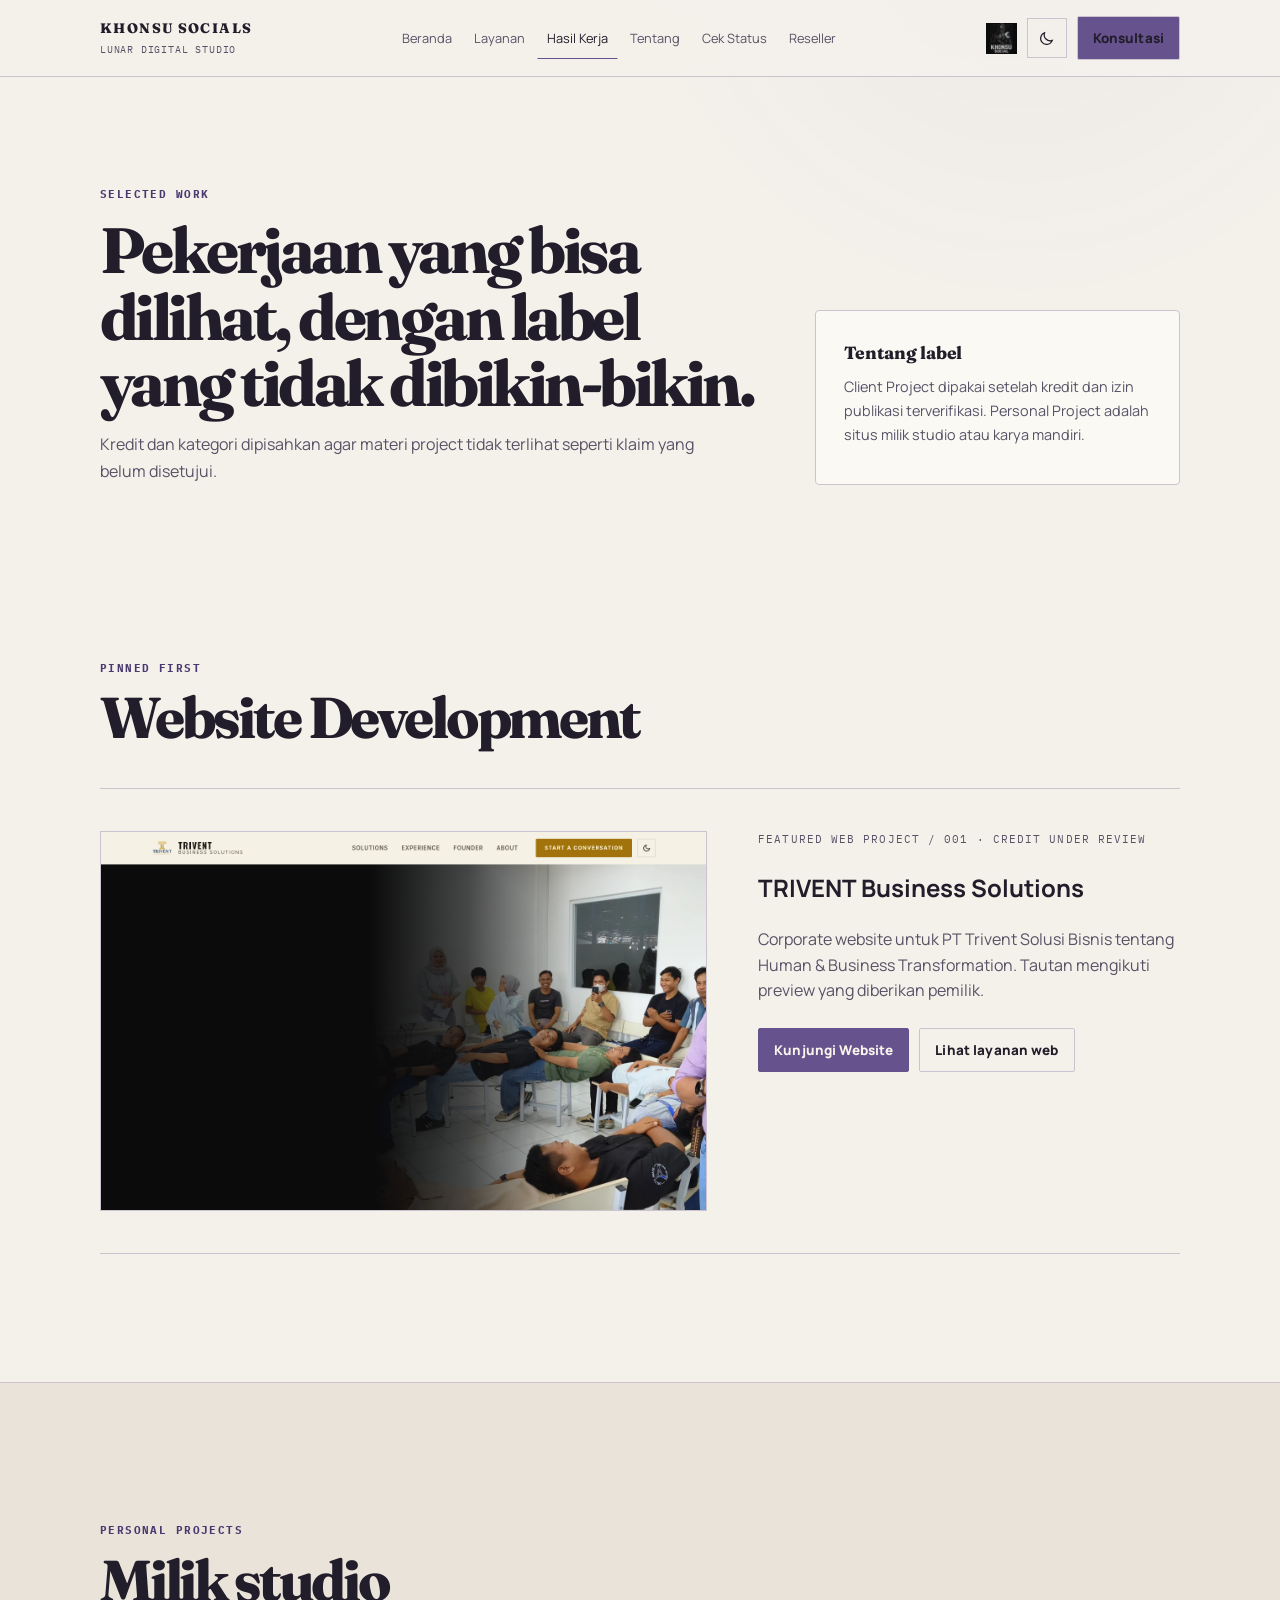
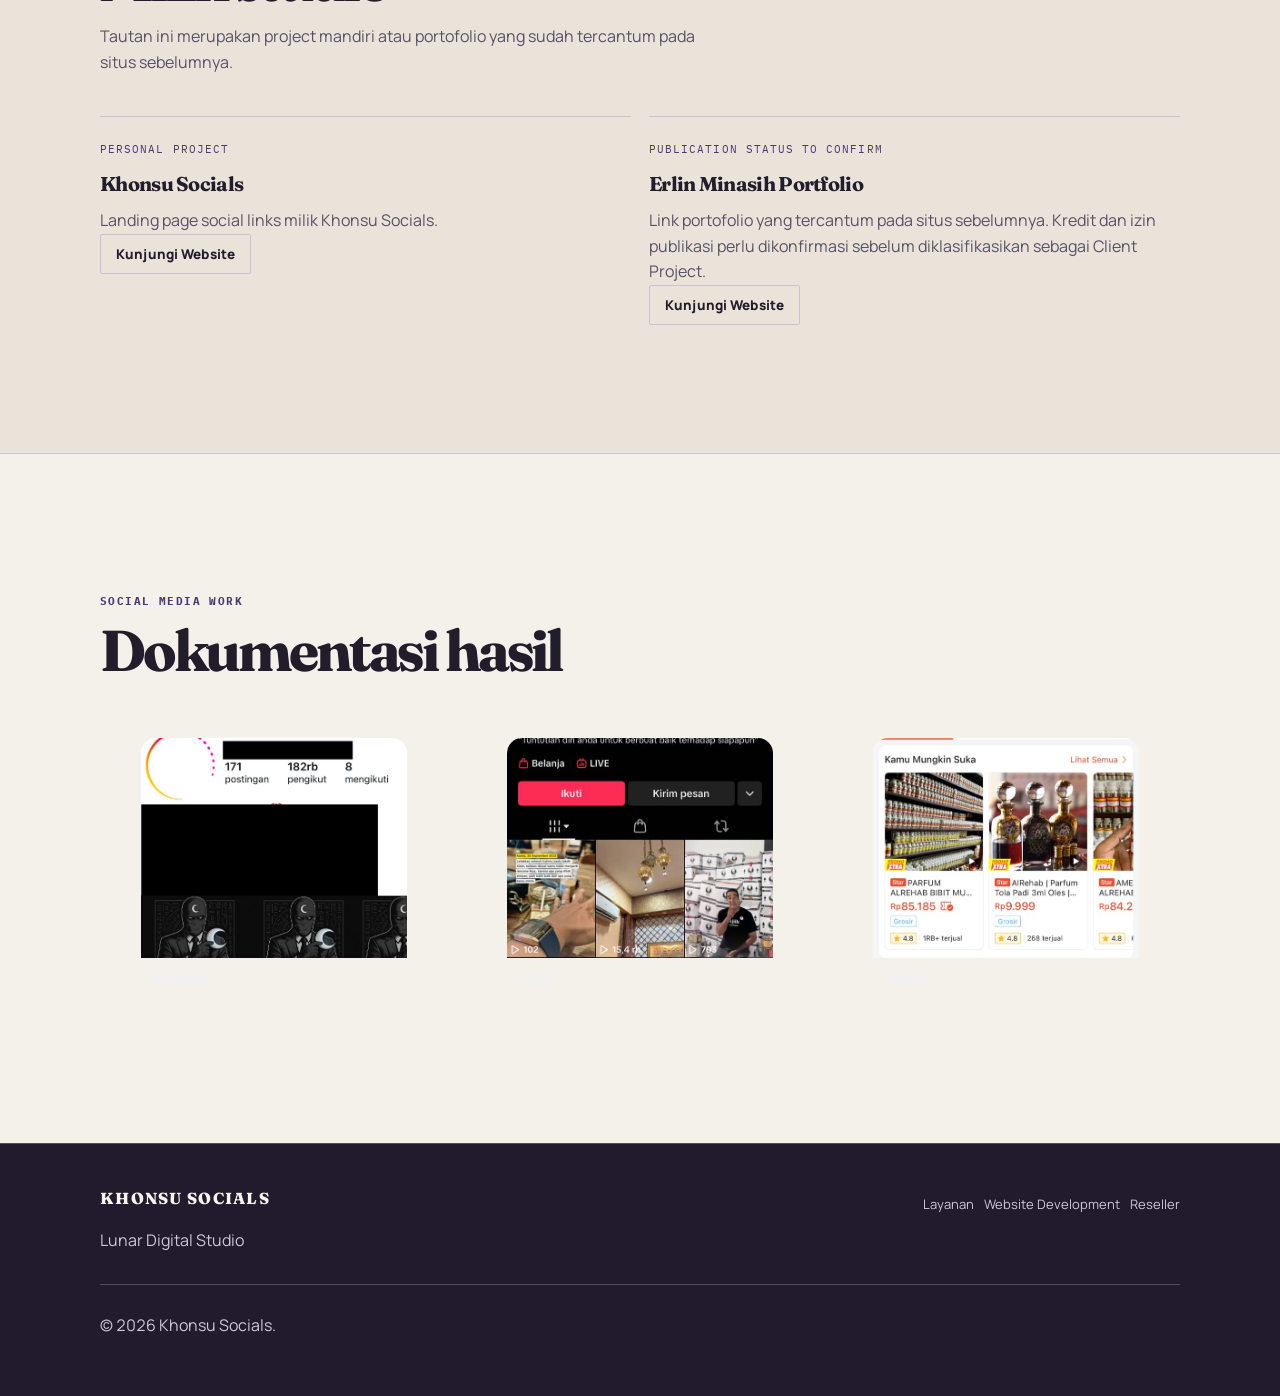
==== commit 83e696c4: "Refine Lunar editorial flow and profiles" ====
--- a/pages/hasil-kerja.html
+++ b/pages/hasil-kerja.html
@@ -8,7 +8,7 @@
   <meta name="theme-color" content="#0b0e16">
   <title>Hasil Kerja | Khonsu Socials</title>
   <link rel="stylesheet" href="../assets/css/main.css">
-  <link rel="stylesheet" href="../assets/css/lunar.css?v=4">
+  <link rel="stylesheet" href="../assets/css/lunar.css?v=5">
 </head>
 <body class="theme--dark">
   <a class="skip-link" href="#main">Lewati ke konten</a>
@@ -20,6 +20,6 @@
     <section class="section"><div class="container"><div class="section-head"><p class="eyebrow">Social media work</p><h2 class="section-title">Dokumentasi hasil</h2></div><div class="grid grid--3"><figure class="thumb"><img src="../assets/images/portfolio/instagram/ig-01.jpg" loading="lazy" decoding="async" alt="Dokumentasi portofolio Instagram"><figcaption class="thumb__cap">Instagram</figcaption></figure><figure class="thumb"><img src="../assets/images/portfolio/tiktok/tt-01.jpg" loading="lazy" decoding="async" alt="Dokumentasi portofolio TikTok"><figcaption class="thumb__cap">TikTok</figcaption></figure><figure class="thumb"><img src="../assets/images/portfolio/shopee/sh-01.jpg" loading="lazy" decoding="async" alt="Dokumentasi portofolio Shopee"><figcaption class="thumb__cap">Shopee</figcaption></figure></div></div></section>
   </main>
   <footer class="site-footer"><div class="container"><div class="footer"><div><p class="footer__brand">Khonsu Socials</p><p class="muted">Lunar Digital Studio</p></div><div class="footer__right"><a class="footer__link" href="layanan.html">Layanan</a><a class="footer__link" href="website-development.html">Website Development</a><a class="footer__link" href="reseller.html">Reseller</a></div></div><div class="footer__bottom"><p class="muted">&copy; <span id="year"></span> Khonsu Socials.</p></div></div></footer>
-  <script src="../assets/js/main.js?v=4" defer></script>
+  <script src="../assets/js/main.js?v=5" defer></script>
 </body>
 </html>
--- a/assets/css/lunar.css
+++ b/assets/css/lunar.css
@@ -1,4 +1,4 @@
-@import url("https://fonts.googleapis.com/css2?family=IBM+Plex+Mono:wght@400;500;600&family=Manrope:wght@400;500;600;700;800&display=swap");
+@import url("https://fonts.googleapis.com/css2?family=Fraunces:opsz,wght@9..144,600;9..144,700&family=IBM+Plex+Mono:wght@400;500;600&family=Manrope:wght@400;500;600;700;800&display=swap");
 
 /* Lunar Digital Studio presentation layer. Transactional IDs and scripts stay untouched. */
 :root,
@@ -23,12 +23,12 @@
   --color-moon-star: #c2b8ed;
   --moon-body-opacity: 0.22;
   --moon-halo-opacity: 0.62;
-  --font-display: Manrope, "Avenir Next", "Segoe UI", sans-serif;
+  --font-display: Fraunces, Georgia, serif;
   --font-body: Manrope, "Avenir Next", "Segoe UI", sans-serif;
   --font-mono: "IBM Plex Mono", "SFMono-Regular", Consolas, monospace;
   --container: 1160px;
-  --radius: 12px;
-  --radius-sm: 8px;
+  --radius: 4px;
+  --radius-sm: 2px;
   --shadow: 0 18px 48px rgba(0, 0, 0, 0.22);
   --color-header: rgba(11, 14, 22, 0.94);
   --color-alt: rgba(20, 25, 37, 0.46);
@@ -103,7 +103,7 @@
 }
 
 .container { max-width: var(--container); padding-inline: clamp(18px, 4vw, 40px); }
-.section { padding-block: clamp(56px, 8vw, 112px); }
+.section { padding-block: clamp(72px, 10vw, 144px); }
 .section--alt { background: var(--color-alt); border-block: 1px solid var(--color-border); }
 .section--hero { padding-block: clamp(52px, 9vw, 132px) clamp(56px, 8vw, 106px); }
 .section--page-hero { padding-block: clamp(52px, 8vw, 98px) 36px; }
@@ -120,7 +120,7 @@
   overflow-wrap: anywhere;
   text-wrap: balance;
 }
-.section-title { font-size: clamp(1.85rem, 4vw, 3.1rem); margin-bottom: 14px; }
+.section-title { font-size: clamp(2.15rem, 4.5vw, 3.7rem); margin-bottom: 14px; }
 .section-desc,
 .page-hero__subtitle,
 .hero__subtitle,
@@ -148,7 +148,7 @@
 html[data-theme="light"] .nav__theme-icon--sun { display: none; }
 .nav__toggle { display: none; }
 
-.btn { border-color: var(--color-border); border-radius: 8px; color: var(--color-text); font-size: 0.88rem; font-weight: 700; line-height: 1.2; min-height: 44px; padding: 11px 15px; white-space: nowrap; }
+.btn { border-color: var(--color-border); border-radius: 2px; color: var(--color-text); font-size: 0.84rem; font-weight: 800; letter-spacing: 0.01em; line-height: 1.2; min-height: 44px; padding: 11px 15px; white-space: nowrap; }
 .btn:focus-visible,
 .nav__link:focus-visible,
 .footer__link:focus-visible { outline: 2px solid var(--color-accent-strong); outline-offset: 3px; }
@@ -181,16 +181,25 @@
   padding: 0;
   text-transform: uppercase;
 }
-.eyebrow::before { background: var(--color-accent); content: ""; display: inline-block; height: 1px; margin: 0 9px 3px 0; width: 22px; }
+.eyebrow::before { content: none; }
 
 .hero { align-items: end; gap: clamp(32px, 7vw, 86px); grid-template-columns: minmax(0, 1.1fr) minmax(260px, 0.65fr); }
-.hero__title { font-size: clamp(2.75rem, 6.4vw, 5.9rem); margin: 16px 0 20px; max-width: 760px; }
+.hero__title { font-size: clamp(3.25rem, 6.9vw, 6.5rem); margin: 18px 0 24px; max-width: 760px; }
 .hero__subtitle { font-size: clamp(1rem, 1.5vw, 1.13rem); max-width: 630px; }
 .hero__cta { gap: 10px; margin-top: 27px; }
 .hero__meta { display: flex; gap: 20px; margin-top: 35px; }
 .meta-card { background: transparent; border: 0; border-left: 1px solid var(--color-border); border-radius: 0; padding: 0 0 0 12px; }
 .meta-card__label { color: var(--color-muted); font-family: var(--font-mono); font-size: 0.67rem; letter-spacing: 0.08em; text-transform: uppercase; }
 .meta-card__value { color: var(--color-text); font-size: 0.84rem; }
+.hero--introduction { align-items: center; }
+.hero__kicker,
+.section-index { color: var(--color-accent-strong); font-family: var(--font-mono); font-size: 0.67rem; font-weight: 600; letter-spacing: 0.1em; margin: 0; text-transform: uppercase; }
+.hero__text-link,
+.text-link { align-items: center; color: var(--color-text); display: inline-flex; font-size: 0.86rem; font-weight: 800; gap: 8px; text-decoration: none; }
+.hero__text-link { border-bottom: 1px solid var(--color-border); padding-block: 11px; }
+.text-link span,
+.hero__text-link span { color: var(--color-accent-strong); font-family: var(--font-mono); transition: transform 220ms cubic-bezier(0.22, 1, 0.36, 1); }
+@media (hover: hover) { .text-link:hover span, .hero__text-link:hover span { transform: translateX(4px); } }
 .hero__visual { justify-content: center; }
 .lunar-mark { aspect-ratio: 1; border: 1px solid var(--color-border); border-radius: 50%; isolation: isolate; max-width: 320px; position: relative; transform: translate3d(0, var(--lunar-drift, 0px), 0) perspective(900px) rotateX(var(--rx, 0deg)) rotateY(var(--ry, 0deg)); transform-style: preserve-3d; transition: transform 260ms ease-out; width: 100%; will-change: transform; }
 .lunar-mark::before { background: var(--color-moon-body); border-radius: 50%; content: ""; inset: 13%; opacity: var(--moon-body-opacity); position: absolute; z-index: 1; }
@@ -205,11 +214,47 @@
 .lunar-mark__star:nth-child(3) { animation-delay: -2.4s; bottom: 18%; right: 17%; }
 .lunar-mark__star:nth-child(4) { animation-delay: -3.2s; bottom: 8%; left: 31%; }
 .lunar-mark__star:nth-child(5) { animation-delay: -0.5s; left: 4%; top: 55%; }
-.lunar-mark__label { bottom: 26%; color: var(--color-accent-strong); font-family: var(--font-mono); font-size: 0.67rem; left: 12%; letter-spacing: 0.12em; position: absolute; z-index: 3; }
+.lunar-mark__stamp { color: var(--color-muted); font-family: var(--font-mono); font-size: 0.57rem; left: 15%; letter-spacing: 0.14em; position: absolute; top: 20%; transform: rotate(-90deg); transform-origin: left top; z-index: 3; }
+.lunar-mark__label { bottom: 25%; color: var(--color-accent-strong); font-family: var(--font-mono); font-size: 0.67rem; left: 12%; letter-spacing: 0.12em; min-height: 1.3em; position: absolute; z-index: 5; }
+.lunar-mark__label.is-typing::after { animation: lunar-caret 720ms steps(1) infinite; background: currentColor; content: ""; display: inline-block; height: 0.9em; margin-left: 4px; vertical-align: -0.12em; width: 1px; }
 
 @keyframes lunar-halo-spin { to { transform: rotate(360deg); } }
 @keyframes lunar-orbit { to { transform: rotate(360deg); } }
 @keyframes lunar-star-twinkle { 0%, 100% { opacity: 0.16; transform: scale(0.75); } 48% { opacity: 0.9; transform: scale(1.25); } }
+@keyframes lunar-caret { 50% { opacity: 0; } }
+
+.section--introduction { padding-top: clamp(48px, 7vw, 96px); }
+.intro-statement { border-top: 1px solid var(--color-border); display: grid; gap: clamp(26px, 7vw, 96px); grid-template-columns: minmax(140px, 0.28fr) minmax(0, 0.72fr); padding-top: 24px; }
+.intro-statement h2,
+.route-heading h2,
+.service-intro h2,
+.faq-layout h2 { font-family: var(--font-display); font-size: clamp(2.1rem, 4.5vw, 4.3rem); font-weight: 600; letter-spacing: -0.055em; line-height: 1.03; margin: 0; max-width: 780px; text-wrap: balance; }
+.intro-statement p:not(.section-index) { color: var(--color-muted); font-size: clamp(1rem, 1.5vw, 1.16rem); margin: 20px 0 0; max-width: 590px; }
+.section--routes { background: var(--color-alt); border-block: 1px solid var(--color-border); }
+.route-heading { align-items: end; display: grid; gap: 22px; grid-template-columns: minmax(150px, 0.26fr) minmax(0, 0.74fr); margin-bottom: clamp(32px, 6vw, 72px); }
+.start-routes { border-top: 1px solid var(--color-border); }
+.start-route { align-items: start; border-bottom: 1px solid var(--color-border); display: grid; gap: 22px; grid-template-columns: 48px minmax(0, 1fr) auto; padding: clamp(24px, 3vw, 38px) 0; }
+.start-route:nth-child(2) { margin-left: clamp(0px, 6vw, 88px); }
+.start-route > span { color: var(--color-accent-strong); font-family: var(--font-mono); font-size: 0.7rem; padding-top: 7px; }
+.start-route h3 { font-family: var(--font-display); font-size: clamp(1.45rem, 2.7vw, 2.25rem); font-weight: 600; letter-spacing: -0.045em; line-height: 1.08; margin: 0 0 8px; }
+.start-route p { color: var(--color-muted); margin: 0; max-width: 560px; }
+.service-intro { display: grid; gap: 22px; grid-template-columns: minmax(150px, 0.26fr) minmax(0, 0.74fr); margin-bottom: clamp(34px, 6vw, 72px); }
+.service-index--editorial .service-index__item { grid-template-columns: 44px minmax(0, 1fr) auto; }
+.service-index--editorial .service-index__item:nth-child(2) { margin-left: clamp(0px, 4vw, 62px); }
+.service-index--editorial .service-index__item:nth-child(3) { grid-template-columns: 44px minmax(0, 0.7fr) minmax(0, 0.3fr); }
+.section--work { padding-top: clamp(86px, 13vw, 188px); }
+.featured-work--offset { align-items: end; grid-template-columns: minmax(0, 0.48fr) minmax(0, 1.2fr); }
+.featured-work--offset .featured-work__copy { padding-bottom: clamp(0px, 4vw, 52px); }
+.featured-work--offset .featured-work__media { margin: 0; transform: translateY(-34px); }
+.featured-work--offset h2 { font-family: var(--font-display); font-size: clamp(2.35rem, 4.4vw, 4.5rem); font-weight: 600; letter-spacing: -0.065em; line-height: 0.96; margin: 24px 0 20px; }
+.featured-work--offset .featured-work__meta { margin-bottom: 0; }
+.featured-work--offset .text-link { margin-top: 14px; }
+.section--reseller-bridge { padding-top: clamp(52px, 8vw, 112px); }
+.reseller-bridge { align-items: start; border-bottom: 1px solid var(--color-border); border-top: 1px solid var(--color-border); display: grid; gap: 26px; grid-template-columns: minmax(140px, 0.22fr) minmax(0, 0.58fr) auto; padding: clamp(26px, 4vw, 54px) 0; }
+.reseller-bridge h2 { font-family: var(--font-display); font-size: clamp(1.75rem, 3.2vw, 2.85rem); font-weight: 600; letter-spacing: -0.05em; line-height: 1; margin: 0 0 10px; }
+.reseller-bridge p:not(.section-index) { color: var(--color-muted); margin: 0; max-width: 470px; }
+.faq-layout { display: grid; gap: clamp(34px, 8vw, 120px); grid-template-columns: minmax(0, 0.42fr) minmax(0, 0.58fr); }
+.faq-layout .section-index { margin-bottom: 18px; }
 
 .grid { gap: 18px; }
 .grid--cards { grid-template-columns: repeat(3, minmax(0, 1fr)); }
@@ -276,6 +321,22 @@
 .page-intro p { color: var(--color-muted); font-size: 1.08rem; margin: 0; max-width: 700px; }
 .page-intro__label { color: var(--color-accent-strong); font-family: var(--font-mono); font-size: 0.67rem; letter-spacing: 0.1em; padding-top: 5px; text-transform: uppercase; }
 
+.page-hero--about { align-items: center; grid-template-columns: minmax(0, 0.72fr) minmax(220px, 0.28fr); }
+.about-note { align-self: end; border-left: 1px solid var(--color-accent); color: var(--color-muted); font-family: var(--font-display); font-size: clamp(1.3rem, 2.4vw, 2rem); line-height: 1.08; margin: 0; padding: 0 0 0 20px; }
+.about-note p { margin: 0; }
+.profile-links { border-top: 1px solid var(--color-border); }
+.profile-link { align-items: baseline; border-bottom: 1px solid var(--color-border); color: var(--color-muted); display: grid; gap: 18px; grid-template-columns: minmax(130px, 0.34fr) minmax(0, 0.62fr) auto; padding: clamp(22px, 3vw, 34px) 0; text-decoration: none; transition: color 220ms cubic-bezier(0.22, 1, 0.36, 1), padding-left 220ms cubic-bezier(0.22, 1, 0.36, 1); }
+.profile-link strong { color: var(--color-text); font-family: var(--font-display); font-size: clamp(1.35rem, 2.6vw, 2.4rem); font-weight: 600; letter-spacing: -0.04em; }
+.profile-link > span:last-child { color: var(--color-accent-strong); font-family: var(--font-mono); }
+@media (hover: hover) { .profile-link:hover { color: var(--color-text); padding-left: 12px; } }
+
+.section--reseller-active { padding-block: clamp(38px, 6vw, 82px); }
+.reseller-active { background: var(--color-surface-raised); display: grid; gap: 28px; grid-template-columns: minmax(0, 0.68fr) auto; padding: clamp(28px, 5vw, 64px); }
+.reseller-active .section-index { margin-bottom: 20px; }
+.reseller-active h2 { font-family: var(--font-display); font-size: clamp(2rem, 4vw, 3.7rem); font-weight: 600; letter-spacing: -0.055em; line-height: 1; margin: 0; max-width: 690px; }
+.reseller-active p:not(.section-index) { color: var(--color-muted); margin: 16px 0 0; max-width: 620px; }
+.reseller-active__actions { align-items: flex-start; display: flex; flex-direction: column; gap: 16px; justify-content: end; }
+
 .input,
 .textarea,
 select.input { background: var(--color-field); border-color: var(--color-border); border-radius: 8px; color: var(--color-text); min-height: 46px; }
@@ -324,6 +385,22 @@
   .hero,
   .page-hero,
   .featured-work { grid-template-columns: minmax(0, 1fr); }
+  .intro-statement,
+  .route-heading,
+  .service-intro,
+  .reseller-bridge,
+  .faq-layout,
+  .page-hero--about { grid-template-columns: minmax(0, 1fr); }
+  .start-route,
+  .service-index--editorial .service-index__item,
+  .service-index--editorial .service-index__item:nth-child(3) { grid-template-columns: 34px minmax(0, 1fr); }
+  .start-route .text-link,
+  .service-index--editorial .text-link { grid-column: 2; justify-self: start; }
+  .start-route:nth-child(2),
+  .service-index--editorial .service-index__item:nth-child(2) { margin-left: 0; }
+  .featured-work--offset .featured-work__media { transform: none; }
+  .reseller-active { grid-template-columns: minmax(0, 1fr); }
+  .reseller-active__actions { align-items: flex-start; }
   .hero__visual { justify-content: flex-start; }
   .lunar-mark { max-width: 185px; }
   .hero__meta { flex-wrap: wrap; }
@@ -349,6 +426,16 @@
   .journeys { grid-template-columns: minmax(0, 1fr); }
   .journey { border-bottom: 1px solid var(--color-border); }
   .hero__meta { display: grid; grid-template-columns: minmax(0, 1fr); }
+  .start-route,
+  .service-index--editorial .service-index__item,
+  .service-index--editorial .service-index__item:nth-child(3) { grid-template-columns: minmax(0, 1fr); }
+  .start-route > span,
+  .service-index--editorial .service-index__number { padding-top: 0; }
+  .start-route .text-link,
+  .service-index--editorial .text-link { grid-column: auto; }
+  .profile-link { gap: 8px; grid-template-columns: minmax(0, 1fr) auto; }
+  .profile-link strong { grid-column: 1; }
+  .profile-link > span:last-child { grid-column: 2; grid-row: 1 / span 2; }
 }
 
 @media (prefers-reduced-motion: reduce) {
